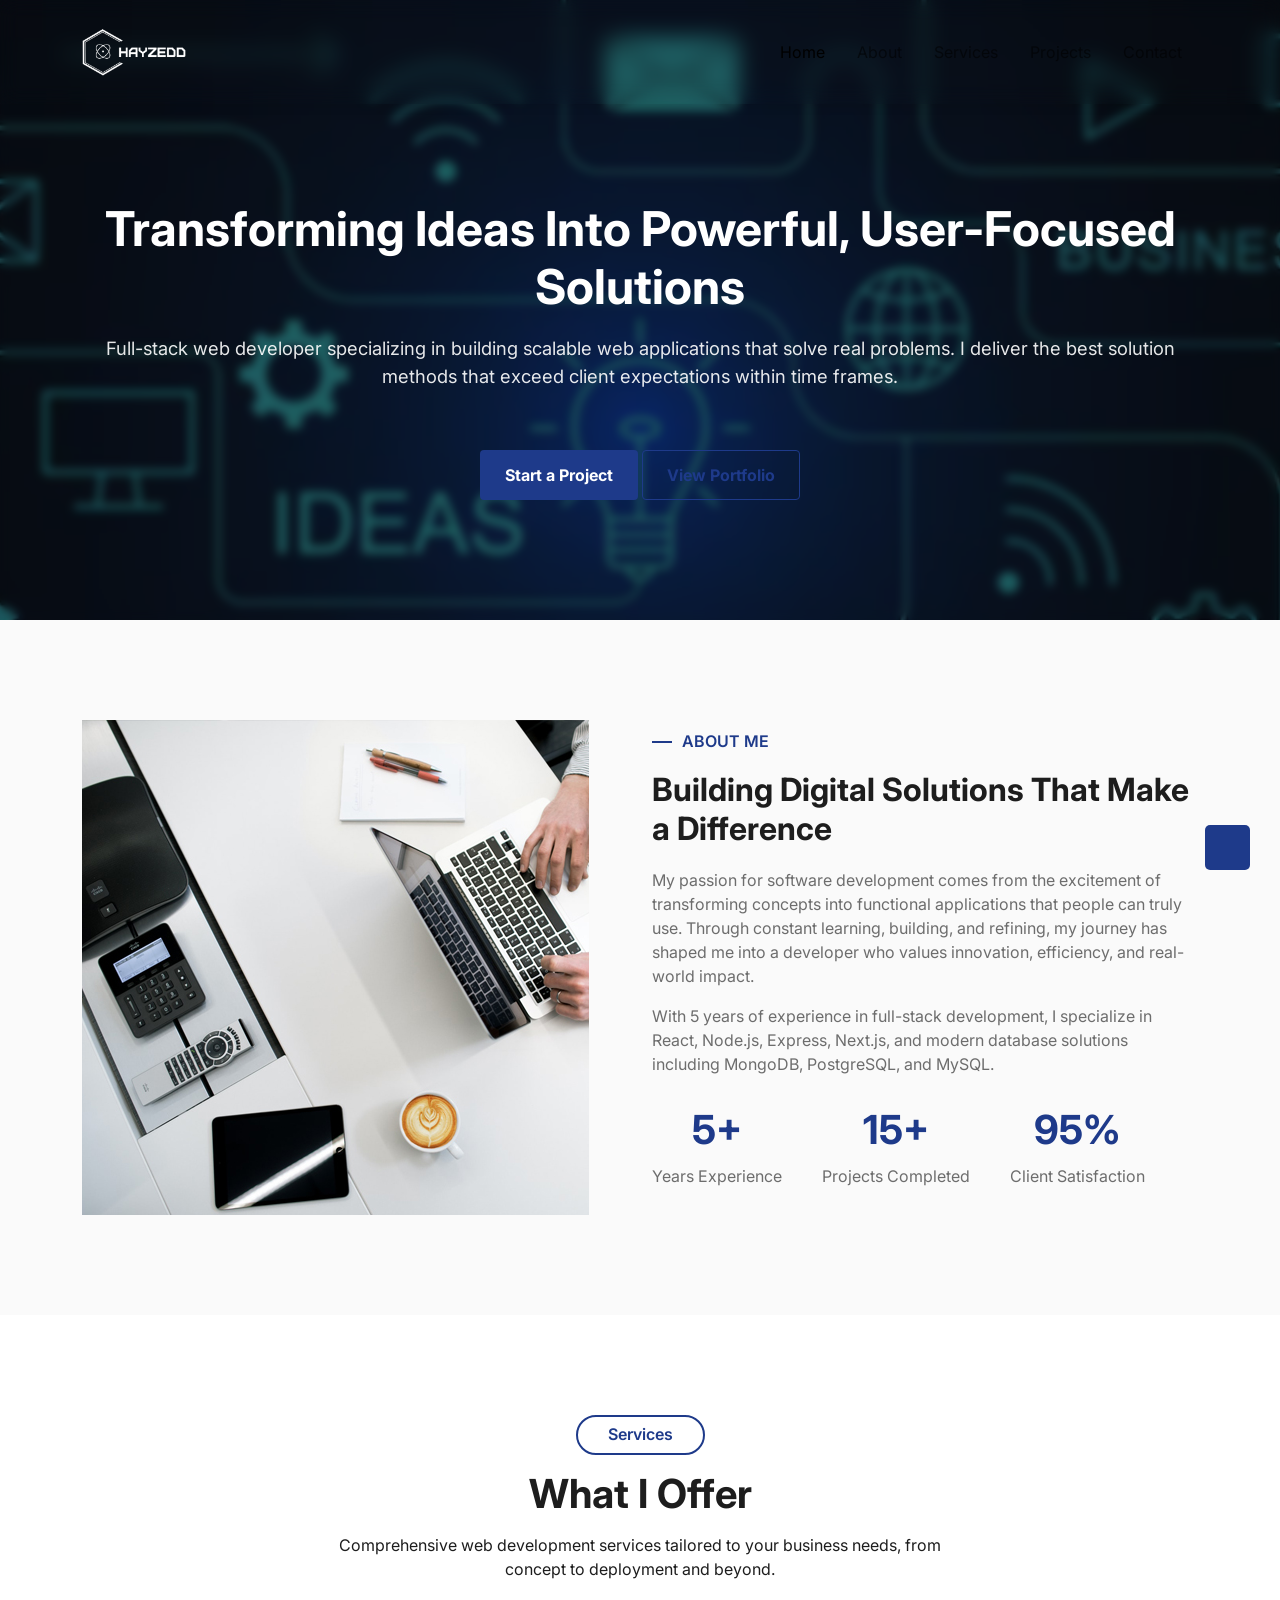
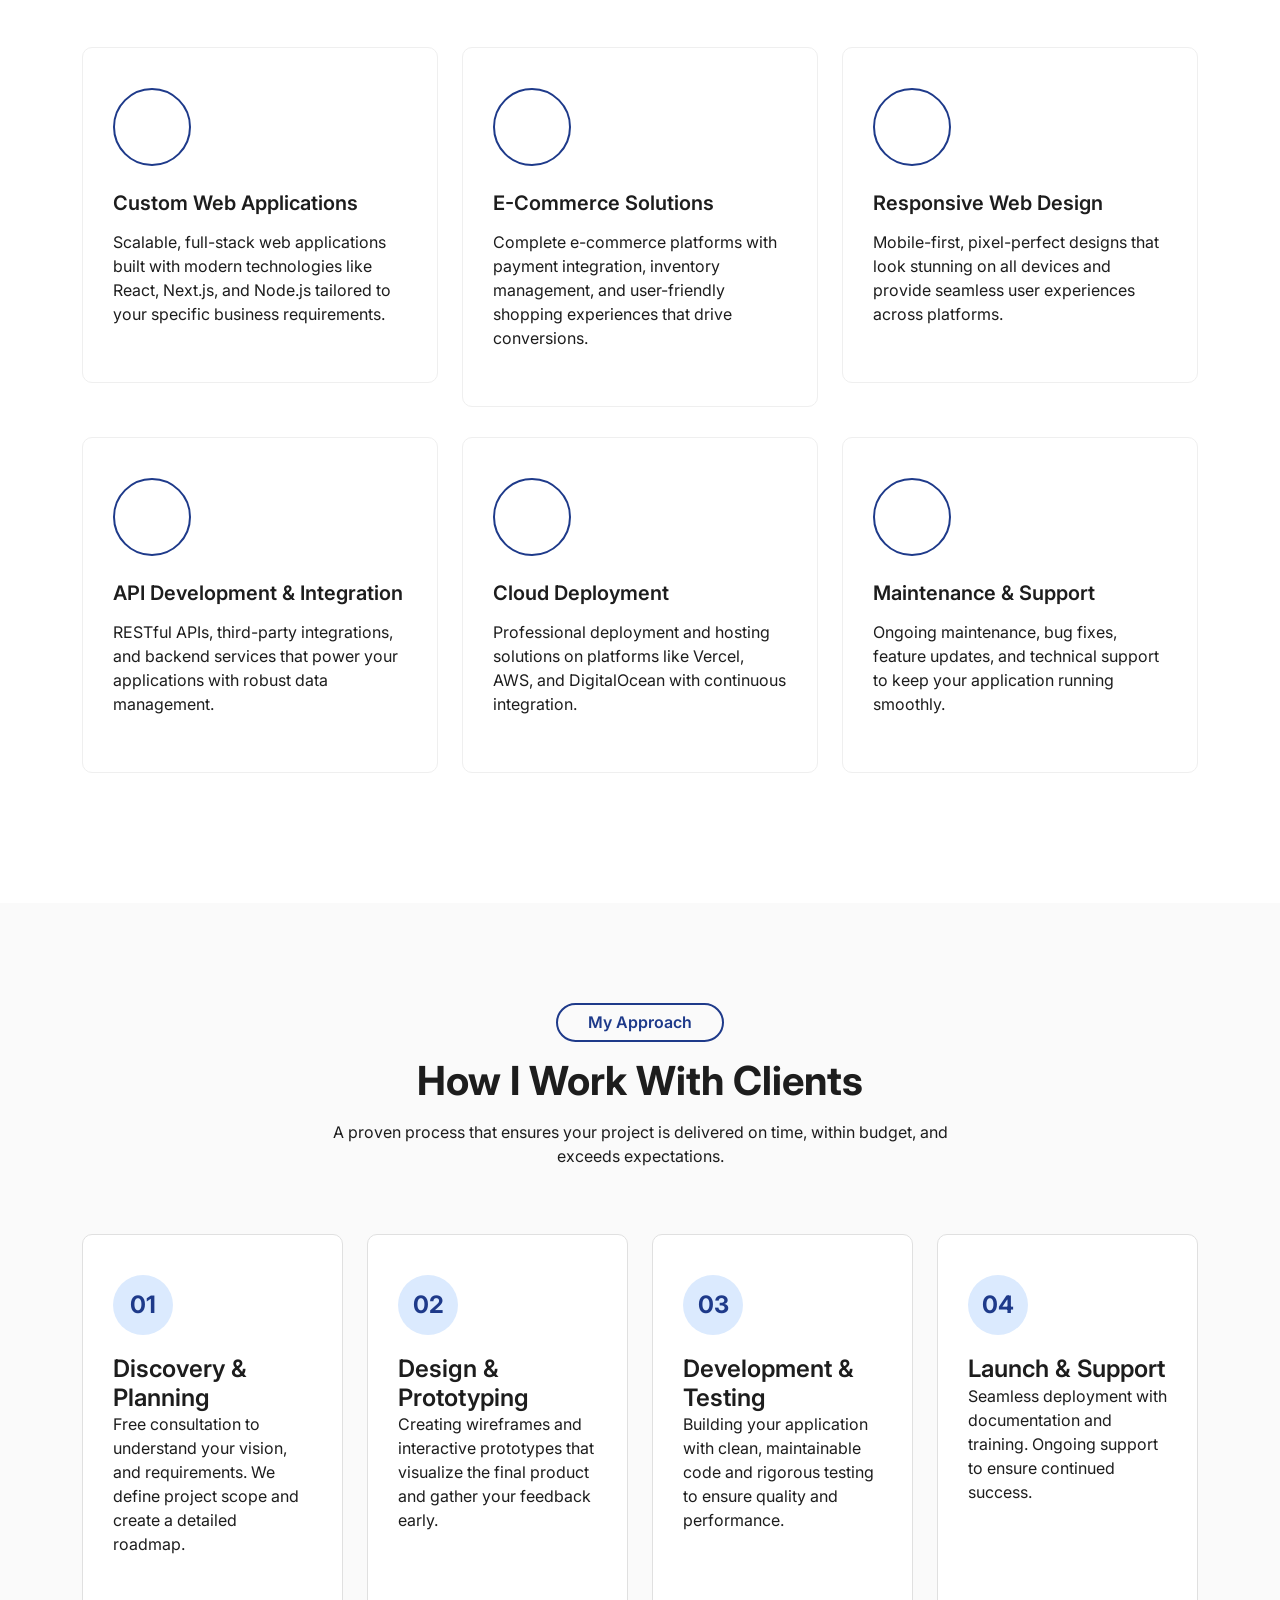
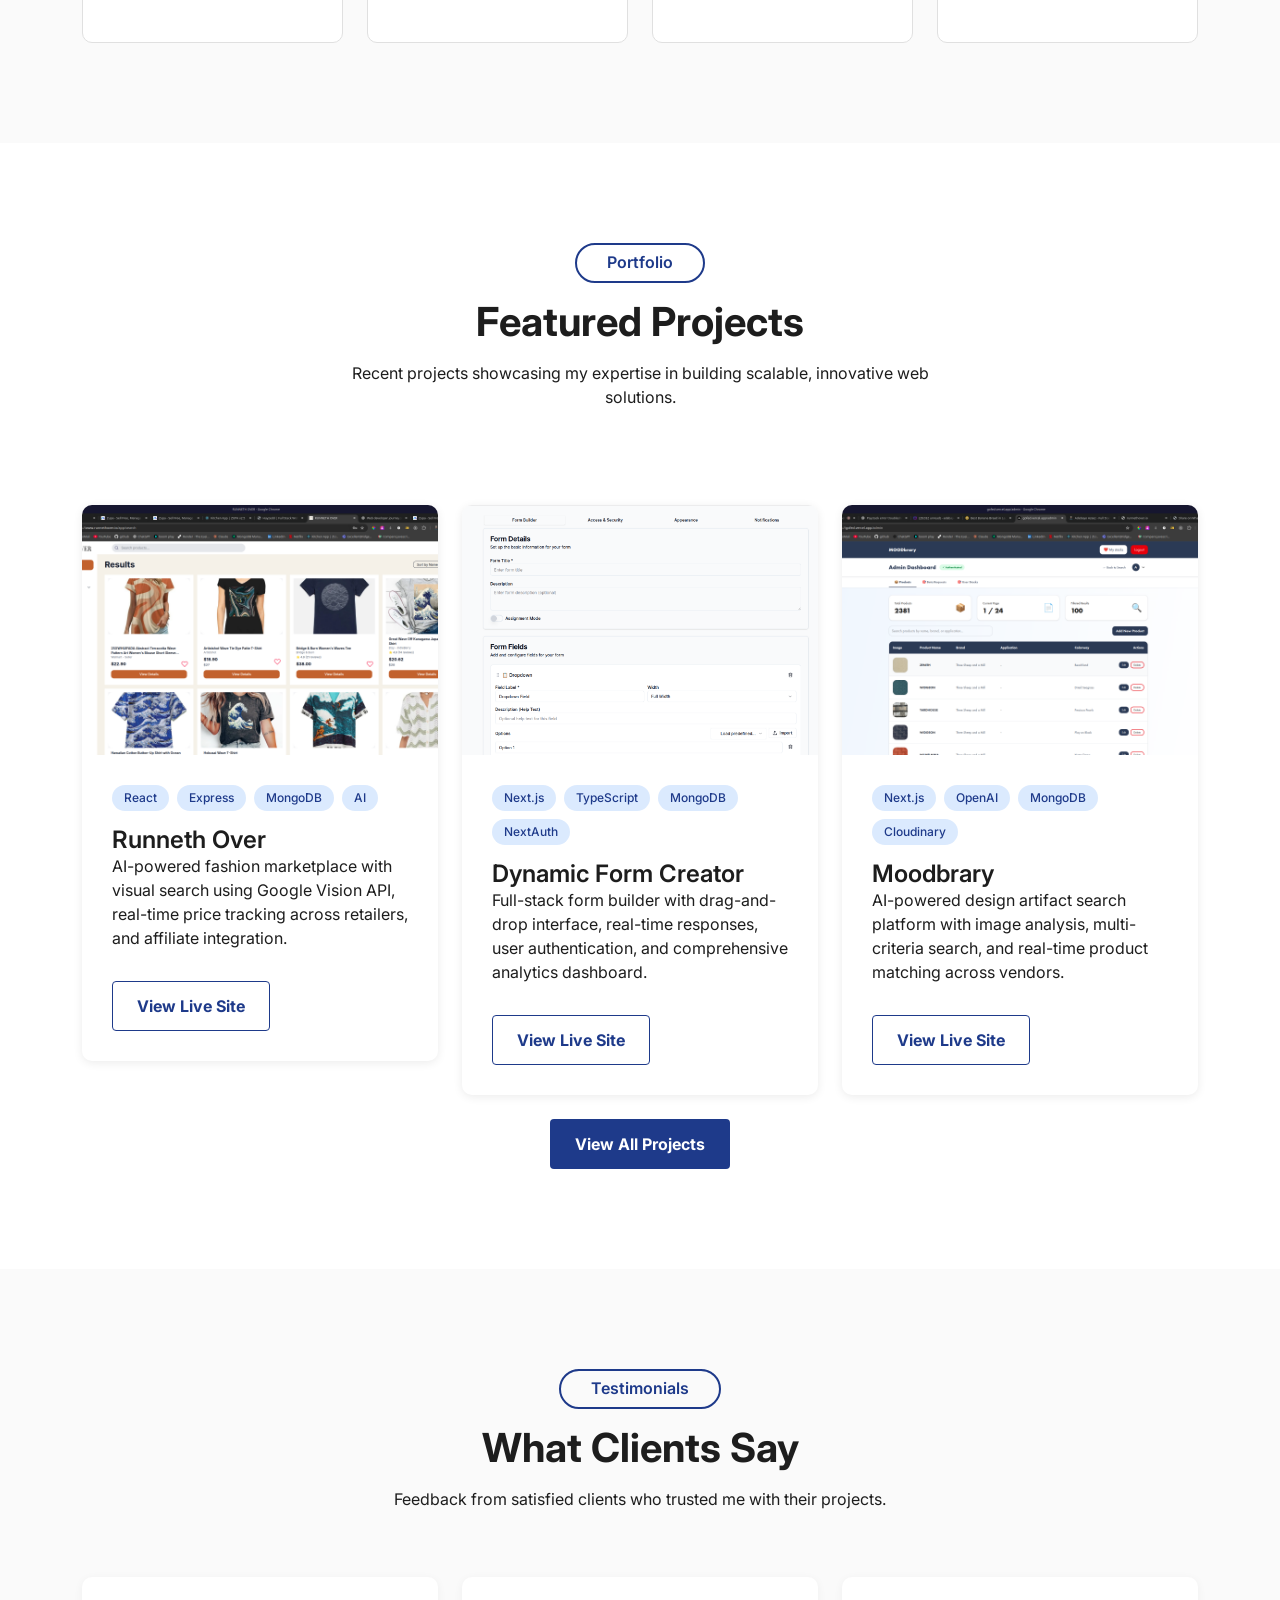
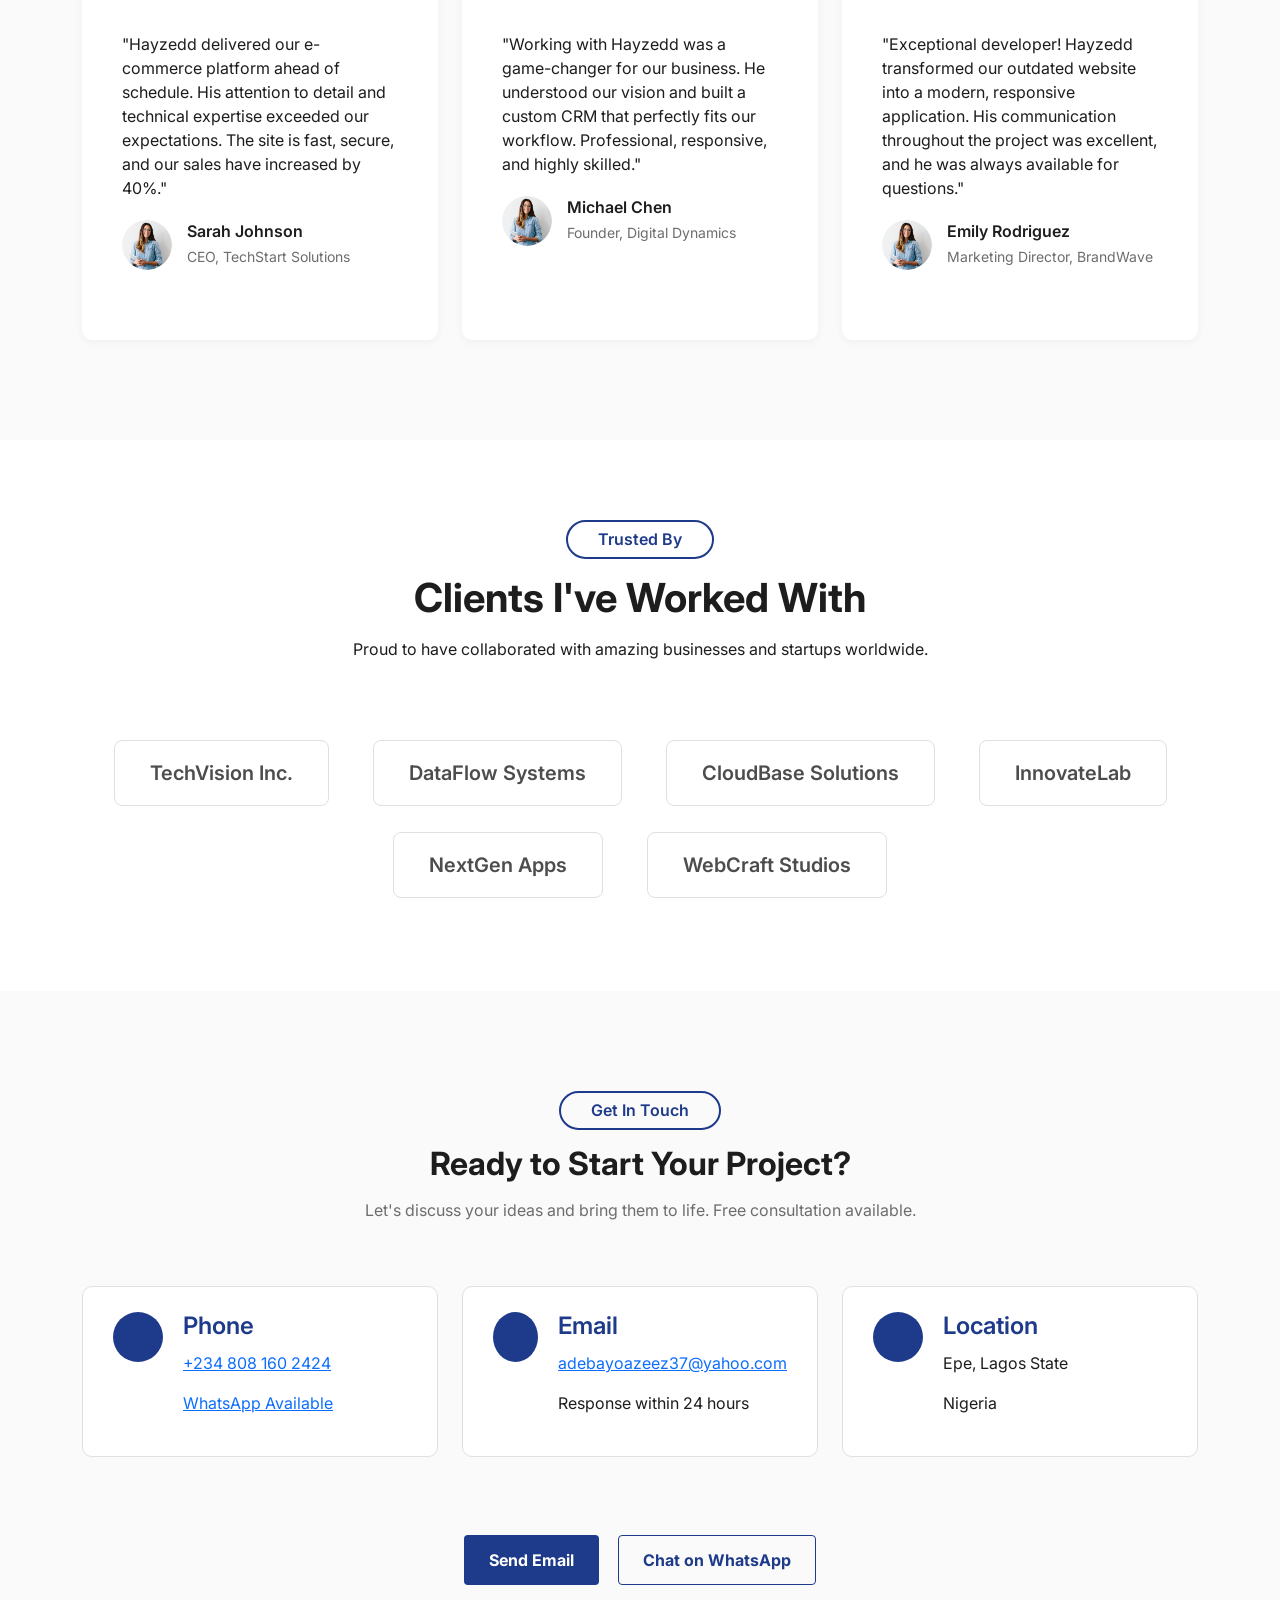
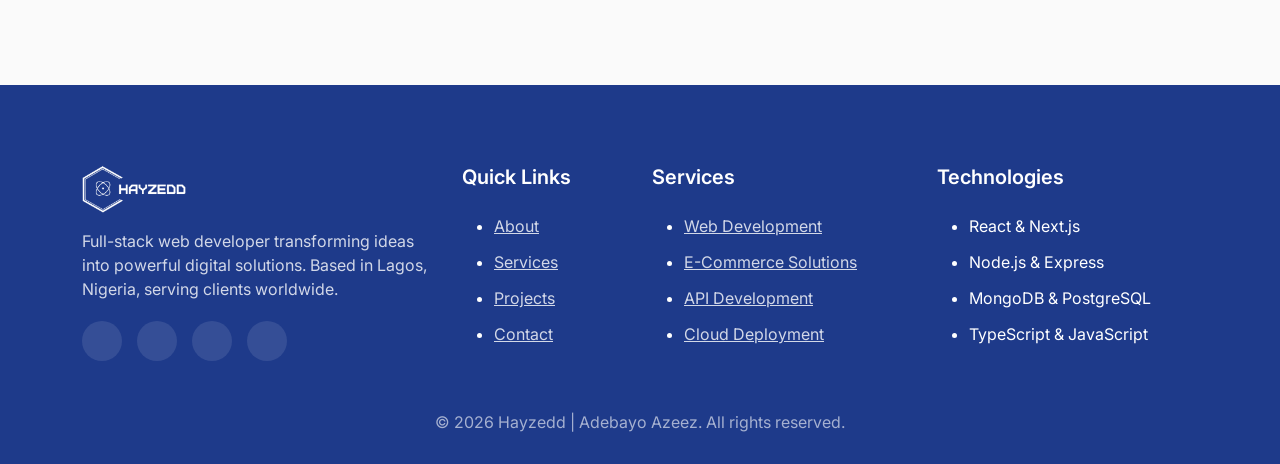
==== index.html @ 5afe8b09 "still in progress" ====
<!DOCTYPE html>
<html lang="en">
  <head>
    <meta charset="utf-8" />
    <meta http-equiv="x-ua-compatible" content="ie=edge" />
    <meta
      name="description"
      content="Hayzedd - Full Stack Web Developer specializing in React, Node.js, and scalable web applications. Building powerful solutions that exceed client expectations."
    />
    <meta
      name="viewport"
      content="width=device-width, initial-scale=1, shrink-to-fit=no"
    />
    <title>
      Hayzedd | Full Stack Web Developer - Transforming Ideas Into Reality
    </title>
    <link
      rel="stylesheet"
      href="https://cdnjs.cloudflare.com/ajax/libs/bootstrap/5.3.0/css/bootstrap.min.css"
    />
    <link rel="stylesheet" href="https://cdn.lineicons.com/4.0/lineicons.css" />
    <link rel="stylesheet" href="style.css" />
  </head>

  <body>
    <!-- Navbar -->
    <section class="navbar-area navbar-nine">
      <div class="container">
        <nav class="navbar navbar-expand-lg">
          <a class="navbar-brand" href="#hero-area"><img id="brand_logo" src="/assets/images/header/hayzedd_logo.png" alt="Hayzedd" height="48"></a>
          <button
            class="navbar-toggler"
            type="button"
            data-bs-toggle="collapse"
            data-bs-target="#navbarNav"
          >
            <span class="toggler-icon"></span>
            <span class="toggler-icon"></span>
            <span class="toggler-icon"></span>
          </button>
          <div class="collapse navbar-collapse" id="navbarNav">
            <ul class="navbar-nav ms-auto">
              <li class="nav-item">
                <a class="nav-link active" href="#hero-area">Home</a>
              </li>
              <li class="nav-item">
                <a class="nav-link" href="#about">About</a>
              </li>
              <li class="nav-item">
                <a class="nav-link" href="#services">Services</a>
              </li>
              <li class="nav-item">
                <a class="nav-link" href="#projects">Projects</a>
              </li>
              <li class="nav-item">
                <a class="nav-link" href="#contact">Contact</a>
              </li>
            </ul>
          </div>
        </nav>
      </div>
    </section>

    <!-- Hero Section -->
    <section id="hero-area" class="header-eight">
      <div class="container">
        <div class="row align-items-center">
          <div class="">
            <div class="header-content text-center">
              <h1>Transforming Ideas Into Powerful, User-Focused Solutions</h1>
              <p>
                Full-stack web developer specializing in building scalable web
                applications that solve real problems. I deliver the best
                solution methods that exceed client expectations within time
                frames.
              </p>
              <div class="button">
                <a href="#contact" class="btn primary-btn">Start a Project</a>
                <a
                  href="https://hayzedd-the-developer.vercel.app"
                  target="_blank"
                  class="btn primary-btn-outline"
                  >View Portfolio</a
                >
              </div>
            </div>
          </div>
          <!-- <div class="col-lg-5">
            <div class="header-image">
              <img
                src="assets/images/header/hero-image.jpg"
                alt="Hayzedd Developer"
              />
            </div>
          </div> -->
        </div>
      </div>
    </section>

    <!-- About Section -->
    <section id="about" class="about-five">
      <div class="container">
        <div class="row align-items-center">
          <div class="col-xl-6">
            <div class="about-image-five">
              <img
                src="assets/images/about/about-img1.jpg"
                alt="About Hayzedd"
              />
            </div>
          </div>
          <div class="col-xl-6">
            <div class="about-five-content">
              <h6 class="small-title">ABOUT ME</h6>
              <h2 class="main-title fw-bold">
                Building Digital Solutions That Make a Difference
              </h2>
              <p style="margin-top: 20px; color: var(--dark-3)">
                My passion for software development comes from the excitement of
                transforming concepts into functional applications that people
                can truly use. Through constant learning, building, and
                refining, my journey has shaped me into a developer who values
                innovation, efficiency, and real-world impact.
              </p>
              <p style="margin-top: 15px; color: var(--dark-3)">
                With 5 years of experience in full-stack development, I
                specialize in React, Node.js, Express, Next.js, and modern
                database solutions including MongoDB, PostgreSQL, and MySQL.
              </p>
              <div class="stats">
                <div class="stat-item">
                  <h3>5+</h3>
                  <p>Years Experience</p>
                </div>
                <div class="stat-item">
                  <h3>15+</h3>
                  <p>Projects Completed</p>
                </div>
                <div class="stat-item">
                  <h3>95%</h3>
                  <p>Client Satisfaction</p>
                </div>
              </div>
            </div>
          </div>
        </div>
      </div>
    </section>

    <!-- Services Section -->
    <section id="services" class="services-eight">
      <div class="section-title-five">
        <div class="container">
          <div class="row">
            <div class="col-12">
              <div class="content">
                <h6>Services</h6>
                <h2 class="fw-bold">What I Offer</h2>
                <p>
                  Comprehensive web development services tailored to your
                  business needs, from concept to deployment and beyond.
                </p>
              </div>
            </div>
          </div>
        </div>
      </div>
      <div class="container">
        <div class="row">
          <div class="col-lg-4 col-md-6">
            <div class="single-services">
              <div class="service-icon">
                <i class="lni lni-code-alt"></i>
              </div>
              <div class="service-content">
                <h4>Custom Web Applications</h4>
                <p>
                  Scalable, full-stack web applications built with modern
                  technologies like React, Next.js, and Node.js tailored to your
                  specific business requirements.
                </p>
              </div>
            </div>
          </div>
          <div class="col-lg-4 col-md-6">
            <div class="single-services">
              <div class="service-icon">
                <i class="lni lni-cart"></i>
              </div>
              <div class="service-content">
                <h4>E-Commerce Solutions</h4>
                <p>
                  Complete e-commerce platforms with payment integration,
                  inventory management, and user-friendly shopping experiences
                  that drive conversions.
                </p>
              </div>
            </div>
          </div>
          <div class="col-lg-4 col-md-6">
            <div class="single-services">
              <div class="service-icon">
                <i class="lni lni-mobile"></i>
              </div>
              <div class="service-content">
                <h4>Responsive Web Design</h4>
                <p>
                  Mobile-first, pixel-perfect designs that look stunning on all
                  devices and provide seamless user experiences across
                  platforms.
                </p>
              </div>
            </div>
          </div>
          <div class="col-lg-4 col-md-6">
            <div class="single-services">
              <div class="service-icon">
                <i class="lni lni-database"></i>
              </div>
              <div class="service-content">
                <h4>API Development & Integration</h4>
                <p>
                  RESTful APIs, third-party integrations, and backend services
                  that power your applications with robust data management.
                </p>
              </div>
            </div>
          </div>
          <div class="col-lg-4 col-md-6">
            <div class="single-services">
              <div class="service-icon">
                <i class="lni lni-cloud-upload"></i>
              </div>
              <div class="service-content">
                <h4>Cloud Deployment</h4>
                <p>
                  Professional deployment and hosting solutions on platforms
                  like Vercel, AWS, and DigitalOcean with continuous
                  integration.
                </p>
              </div>
            </div>
          </div>
          <div class="col-lg-4 col-md-6">
            <div class="single-services">
              <div class="service-icon">
                <i class="lni lni-cog"></i>
              </div>
              <div class="service-content">
                <h4>Maintenance & Support</h4>
                <p>
                  Ongoing maintenance, bug fixes, feature updates, and technical
                  support to keep your application running smoothly.
                </p>
              </div>
            </div>
          </div>
        </div>
      </div>
    </section>

    <!-- Project Approach Section -->
    <section class="process-section">
      <div class="section-title-five">
        <div class="container">
          <div class="row">
            <div class="col-12">
              <div class="content">
                <h6>My Approach</h6>
                <h2 class="fw-bold">How I Work With Clients</h2>
                <p>
                  A proven process that ensures your project is delivered on
                  time, within budget, and exceeds expectations.
                </p>
              </div>
            </div>
          </div>
        </div>
      </div>
      <div class="container">
        <div class="row">
          <div class="col-lg-3 col-md-6">
            <div class="process-card">
              <div class="process-number">01</div>
              <h4>Discovery & Planning</h4>
              <p>
                Free consultation to understand your vision, and
                requirements. We define project scope and create a detailed
                roadmap.
              </p>
            </div>
          </div>
          <div class="col-lg-3 col-md-6">
            <div class="process-card">
              <div class="process-number">02</div>
              <h4>Design & Prototyping</h4>
              <p>
                Creating wireframes and interactive prototypes that visualize
                the final product and gather your feedback early.
              </p>
            </div>
          </div>
          <div class="col-lg-3 col-md-6">
            <div class="process-card">
              <div class="process-number">03</div>
              <h4>Development & Testing</h4>
              <p>
                Building your application with clean, maintainable code and
                rigorous testing to ensure quality and performance.
              </p>
            </div>
          </div>
          <div class="col-lg-3 col-md-6">
            <div class="process-card">
              <div class="process-number">04</div>
              <h4>Launch & Support</h4>
              <p>
                Seamless deployment with documentation and training. Ongoing
                support to ensure continued success.
              </p>
            </div>
          </div>
        </div>
      </div>
    </section>

    <!-- Featured Projects -->
    <section id="projects" class="latest-news-area">
      <div class="section-title-five">
        <div class="container">
          <div class="row">
            <div class="col-12">
              <div class="content">
                <h6>Portfolio</h6>
                <h2 class="fw-bold">Featured Projects</h2>
                <p>
                  Recent projects showcasing my expertise in building scalable,
                  innovative web solutions.
                </p>
              </div>
            </div>
          </div>
        </div>
      </div>
      <div class="container">
        <div class="row">
          <div class="col-lg-4 col-md-6">
            <div class="single-news">
              <div class="image">
                <img src="/assets/projects/runneth1.png" alt="Runneth Over" />
              </div>
              <div class="content-body">
                <div class="tech-stack">
                  <span class="tech-badge">React</span>
                  <span class="tech-badge">Express</span>
                  <span class="tech-badge">MongoDB</span>
                  <span class="tech-badge">AI</span>
                </div>
                <h4 class="title">Runneth Over</h4>
                <p>
                  AI-powered fashion marketplace with visual search using Google
                  Vision API, real-time price tracking across retailers, and
                  affiliate integration.
                </p>
                <a
                  href="https://runnethover.io"
                  target="_blank"
                  class="btn primary-btn-outline btn-sm"
                  style="margin-top: 15px"
                  >View Live Site</a
                >
              </div>
            </div>
          </div>
          <div class="col-lg-4 col-md-6">
            <div class="single-news">
              <div class="image">
                <img
                  src="/assets/projects/formBuilder1.png"
                  alt="Dynamic Form Creator"
                />
              </div>
              <div class="content-body">
                <div class="tech-stack">
                  <span class="tech-badge">Next.js</span>
                  <span class="tech-badge">TypeScript</span>
                  <span class="tech-badge">MongoDB</span>
                  <span class="tech-badge">NextAuth</span>
                </div>
                <h4 class="title">Dynamic Form Creator</h4>
                <p>
                  Full-stack form builder with drag-and-drop interface,
                  real-time responses, user authentication, and comprehensive
                  analytics dashboard.
                </p>
                <a
                  href="https://advance-forms.vercel.app/"
                  target="_blank"
                  class="btn primary-btn-outline btn-sm"
                  style="margin-top: 15px"
                  >View Live Site</a
                >
              </div>
            </div>
          </div>
          <div class="col-lg-4 col-md-6">
            <div class="single-news">
              <div class="image">
                <img src="/assets/projects/moodbrary1.png" alt="Moodbrary" />
              </div>
              <div class="content-body">
                <div class="tech-stack">
                  <span class="tech-badge">Next.js</span>
                  <span class="tech-badge">OpenAI</span>
                  <span class="tech-badge">MongoDB</span>
                  <span class="tech-badge">Cloudinary</span>
                </div>
                <h4 class="title">Moodbrary</h4>
                <p>
                  AI-powered design artifact search platform with image
                  analysis, multi-criteria search, and real-time product
                  matching across vendors.
                </p>
                <a
                  href="https://gofed.vercel.app/"
                  target="_blank"
                  class="btn primary-btn-outline btn-sm"
                  style="margin-top: 15px"
                  >View Live Site</a
                >
              </div>
            </div>
          </div>
        </div>
        <div class="row mt-4">
          <div class="col-12 text-center">
            <a
              href="https://hayzedd-the-developer.vercel.app"
              target="_blank"
              class="btn primary-btn"
              >View All Projects</a
            >
          </div>
        </div>
      </div>
    </section>

    <!-- Testimonials Section -->
    <section class="testimonial-section">
      <div class="section-title-five">
        <div class="container">
          <div class="row">
            <div class="col-12">
              <div class="content">
                <h6>Testimonials</h6>
                <h2 class="fw-bold">What Clients Say</h2>
                <p>
                  Feedback from satisfied clients who trusted me with their
                  projects.
                </p>
              </div>
            </div>
          </div>
        </div>
      </div>
      <div class="container">
        <div class="row">
          <div class="col-lg-4 col-md-6">
            <div class="testimonial-card">
              <div class="testimonial-rating">
                <i class="lni lni-star-filled"></i>
                <i class="lni lni-star-filled"></i>
                <i class="lni lni-star-filled"></i>
                <i class="lni lni-star-filled"></i>
                <i class="lni lni-star-filled"></i>
              </div>
              <p>
                "Hayzedd delivered our e-commerce platform ahead of schedule.
                His attention to detail and technical expertise exceeded our
                expectations. The site is fast, secure, and our sales have
                increased by 40%."
              </p>
              <div class="testimonial-author">
                <img
                  src="assets/images/blog/b6.jpg"
                  alt="Client"
                  style="width: 50px; height: 50px; border-radius: 50%"
                />
                <div class="author-info">
                  <h5>Sarah Johnson</h5>
                  <p>CEO, TechStart Solutions</p>
                </div>
              </div>
            </div>
          </div>
          <div class="col-lg-4 col-md-6">
            <div class="testimonial-card">
              <div class="testimonial-rating">
                <i class="lni lni-star-filled"></i>
                <i class="lni lni-star-filled"></i>
                <i class="lni lni-star-filled"></i>
                <i class="lni lni-star-filled"></i>
                <i class="lni lni-star-filled"></i>
              </div>
              <p>
                "Working with Hayzedd was a game-changer for our business. He
                understood our vision and built a custom CRM that perfectly fits
                our workflow. Professional, responsive, and highly skilled."
              </p>
              <div class="testimonial-author">
                <img
                  src="assets/images/blog/b6.jpg"
                  alt="Client"
                  style="width: 50px; height: 50px; border-radius: 50%"
                />
                <div class="author-info">
                  <h5>Michael Chen</h5>
                  <p>Founder, Digital Dynamics</p>
                </div>
              </div>
            </div>
          </div>
          <div class="col-lg-4 col-md-6">
            <div class="testimonial-card">
              <div class="testimonial-rating">
                <i class="lni lni-star-filled"></i>
                <i class="lni lni-star-filled"></i>
                <i class="lni lni-star-filled"></i>
                <i class="lni lni-star-filled"></i>
                <i class="lni lni-star-filled"></i>
              </div>
              <p>
                "Exceptional developer! Hayzedd transformed our outdated website
                into a modern, responsive application. His communication
                throughout the project was excellent, and he was always
                available for questions."
              </p>
              <div class="testimonial-author">
                <img
                  src="assets/images/blog/b6.jpg"
                  alt="Client"
                  style="width: 50px; height: 50px; border-radius: 50%"
                />
                <div class="author-info">
                  <h5>Emily Rodriguez</h5>
                  <p>Marketing Director, BrandWave</p>
                </div>
              </div>
            </div>
          </div>
        </div>
      </div>
    </section>

    <!-- Clients/Brands -->
    <section class="brand-area">
      <div class="section-title-five">
        <div class="container">
          <div class="row">
            <div class="col-12">
              <div class="content">
                <h6>Trusted By</h6>
                <h2 class="fw-bold">Clients I've Worked With</h2>
                <p>
                  Proud to have collaborated with amazing businesses and
                  startups worldwide.
                </p>
              </div>
            </div>
          </div>
        </div>
      </div>
      <div class="container">
        <div class="row">
          <div class="col-12 text-center">
            <div class="clients-logos">
              <div class="single-image">
                <h5 style="margin: 0; color: var(--dark-2)">TechVision Inc.</h5>
              </div>
              <div class="single-image">
                <h5 style="margin: 0; color: var(--dark-2)">
                  DataFlow Systems
                </h5>
              </div>
              <div class="single-image">
                <h5 style="margin: 0; color: var(--dark-2)">
                  CloudBase Solutions
                </h5>
              </div>
              <div class="single-image">
                <h5 style="margin: 0; color: var(--dark-2)">InnovateLab</h5>
              </div>
              <div class="single-image">
                <h5 style="margin: 0; color: var(--dark-2)">NextGen Apps</h5>
              </div>
              <div class="single-image">
                <h5 style="margin: 0; color: var(--dark-2)">
                  WebCraft Studios
                </h5>
              </div>
            </div>
          </div>
        </div>
      </div>
    </section>

    <!-- Contact Section -->
    <section id="contact" class="contact-section">
      <div class="container">
        <div class="row mb-5">
          <div class="col-12 text-center">
            <h6
              style="
                font-weight: 600;
                color: var(--primary);
                border: 2px solid var(--primary);
                border-radius: 30px;
                padding: 8px 30px;
                display: inline-block;
                margin-bottom: 15px;
              "
            >
              Get In Touch
            </h6>
            <h2 class="fw-bold">Ready to Start Your Project?</h2>
            <p style="color: var(--dark-3); margin-top: 15px">
              Let's discuss your ideas and bring them to life. Free consultation
              available.
            </p>
          </div>
        </div>
        <div class="row">
          <div class="col-lg-4 col-md-6">
            <div class="contact-item">
              <div class="contact-icon">
                <i class="lni lni-phone"></i>
              </div>
              <div class="contact-content">
                <h4>Phone</h4>
                <p><a href="tel:+2348081602424">+234 808 160 2424</a></p>
                <p>
                  <a href="https://wa.me/+2348081602424" target="_blank"
                    >WhatsApp Available</a
                  >
                </p>
              </div>
            </div>
          </div>
          <div class="col-lg-4 col-md-6">
            <div class="contact-item">
              <div class="contact-icon">
                <i class="lni lni-envelope"></i>
              </div>
              <div class="contact-content">
                <h4>Email</h4>
                <p>
                  <a href="mailto:adebayoazeez37@yahoo.com"
                    >adebayoazeez37@yahoo.com</a
                  >
                </p>
                <p>Response within 24 hours</p>
              </div>
            </div>
          </div>
          <div class="col-lg-4 col-md-6">
            <div class="contact-item">
              <div class="contact-icon">
                <i class="lni lni-map-marker"></i>
              </div>
              <div class="contact-content">
                <h4>Location</h4>
                <p>Epe, Lagos State</p>
                <p>Nigeria</p>
              </div>
            </div>
          </div>
        </div>
        <div class="row mt-5">
          <div class="col-12 text-center">
            <a
              href="mailto:adebayoazeez37@yahoo.com"
              class="btn primary-btn"
              style="margin-right: 15px"
              >Send Email</a
            >
            <a
              href="https://wa.me/+2348081602424"
              target="_blank"
              class="btn primary-btn-outline"
              >Chat on WhatsApp</a
            >
          </div>
        </div>
      </div>
    </section>

    <!-- Footer -->
    <footer class="footer-eleven">
      <div class="container">
        <div class="row">
          <div class="col-lg-4 col-md-6">
            <div class="footer-widget">
              <a class="navbar-brand" href="#hero-area"><img id="brand_logo" src="/assets/images/header/hayzedd_logo.png" alt="Hayzedd" height="48"></a>
              <p>
                Full-stack web developer transforming ideas into powerful
                digital solutions. Based in Lagos, Nigeria, serving clients
                worldwide.
              </p>
              <div class="social-links">
                <a
                  href="https://www.linkedin.com/in/azeez-adebayo-ola"
                  target="_blank"
                  ><i class="lni lni-linkedin-original"></i
                ></a>
                <a href="https://github.com/hayzedd-a" target="_blank"
                  ><i class="lni lni-github-original"></i
                ></a>
                <a href="https://wa.me/+2348081602424" target="_blank"
                  ><i class="lni lni-whatsapp"></i
                ></a>
                <a href="mailto:adebayoazeez37@yahoo.com"
                  ><i class="lni lni-envelope"></i
                ></a>
              </div>
            </div>
          </div>
          <div class="col-lg-2 col-md-6">
            <div class="footer-widget">
              <h5>Quick Links</h5>
              <ul class="f-link">
                <li><a href="#about">About</a></li>
                <li><a href="#services">Services</a></li>
                <li><a href="#projects">Projects</a></li>
                <li><a href="#contact">Contact</a></li>
              </ul>
            </div>
          </div>
          <div class="col-lg-3 col-md-6">
            <div class="footer-widget">
              <h5>Services</h5>
              <ul class="f-link">
                <li><a href="#services">Web Development</a></li>
                <li><a href="#services">E-Commerce Solutions</a></li>
                <li><a href="#services">API Development</a></li>
                <li><a href="#services">Cloud Deployment</a></li>
              </ul>
            </div>
          </div>
          <div class="col-lg-3 col-md-6">
            <div class="footer-widget">
              <h5>Technologies</h5>
              <ul class="f-link">
                <li>React & Next.js</li>
                <li>Node.js & Express</li>
                <li>MongoDB & PostgreSQL</li>
                <li>TypeScript & JavaScript</li>
              </ul>
            </div>
          </div>
        </div>
        <div class="row mt-5">
          <div class="col-12 text-center">
            <p style="color: rgba(255, 255, 255, 0.6); margin: 0">
              &copy; <span id="currentYear"></span> Hayzedd | Adebayo Azeez. All
              rights reserved.
            </p>
          </div>
        </div>
      </div>
    </footer>

    <!-- Scroll to Top -->
    <a href="#hero-area" class="scroll-top">
      <i class="lni lni-chevron-up"></i>
    </a>

    <script src="https://cdnjs.cloudflare.com/ajax/libs/bootstrap/5.3.0/js/bootstrap.bundle.min.js"></script>
    <script>
      // Smooth scrolling
      document.querySelectorAll('a[href^="#"]').forEach((anchor) => {
        anchor.addEventListener("click", function (e) {
          e.preventDefault();
          const target = document.querySelector(this.getAttribute("href"));
          if (target) {
            target.scrollIntoView({ behavior: "smooth", block: "start" });
          }
        });
      });

      // Navbar scroll effect
      window.addEventListener("scroll", function () {
        const navbar = document.querySelector(".navbar-area");
        if (window.scrollY > 50) {
          navbar.style.boxShadow = "0 4px 20px rgba(0,0,0,0.1)";
        } else {
          navbar.style.boxShadow = "0 2px 10px rgba(0,0,0,0.1)";
        }
      });

      // Active nav link on scroll
      window.addEventListener("scroll", function () {
        const sections = document.querySelectorAll("section[id]");
        const navLinks = document.querySelectorAll(".navbar-nav .nav-link");

        let current = "";
        sections.forEach((section) => {
          const sectionTop = section.offsetTop;
          const sectionHeight = section.clientHeight;
          if (scrollY >= sectionTop - 200) {
            current = section.getAttribute("id");
          }
        });

        navLinks.forEach((link) => {
          link.classList.remove("active");
          if (link.getAttribute("href").slice(1) === current) {
            link.classList.add("active");
          }
        });
      });
      window.onload = () => {
        document
          .getElementById("currentYear")
          .innerText = new Date().getFullYear()
      };
    </script>
  </body>
</html>
---- style.css ----
@import url("https://fonts.googleapis.com/css2?family=Inter:wght@200;300;400;500;600;700;800;900&display=swap");

:root {
  --primary: #1e3a8a;
  --primary-dark: #1e40af;
  --primary-light: #dbeafe;
  --accent: #3b82f6;
  --accent-dark: #2563eb;
  --white: #ffffff;
  --black: #1d1d1d;
  --dark-1: #2d2d2d;
  --dark-2: #4d4d4d;
  --dark-3: #6d6d6d;
  --gray-4: #e0e0e0;
  --light-1: #efefef;
  --light-2: #f5f5f5;
  --light-3: #fafafa;
}

body {
  font-family: "Inter", sans-serif;
  color: var(--black);
  font-size: 16px;
}

h1,
h2,
h3,
h4,
h5,
h6 {
  font-weight: 600;
  color: var(--black);
  margin: 0;
}

.btn {
  font-weight: bold;
  font-size: 16px;
  padding: 12px 24px;
  border-radius: 4px;
  border: 1px solid transparent;
  transition: all 0.3s ease;
}

img {
  width: fit-content;
}

.primary-btn {
  background: var(--primary);
  color: var(--white);
}

.primary-btn:hover {
  background: var(--primary-dark);
  color: var(--white);
  transform: translateY(-2px);
  box-shadow: 0 4px 12px rgba(30, 58, 138, 0.3);
}

.primary-btn-outline {
  border-color: var(--primary);
  color: var(--primary);
  background: transparent;
}

.primary-btn-outline:hover {
  background: var(--primary);
  color: var(--white);
}

.navbar-area.navbar-nine {
  /* background: var(--primary); */
  padding: 15px 0;
  position: fixed;
  left: 0;
  top: 0;
  width: 100%;
  z-index: 999;
  box-shadow: 0 2px 10px rgba(0, 0, 0, 0.1);
  backdrop-filter: blur(10px);
}

.navbar-area.navbar-nine .navbar-brand {
  font-size: 24px;
  font-weight: 700;
  /* color: var(--white); */
}

.navbar-area.navbar-nine .navbar-nav .nav-item a {
  /* color: var(--white); */
  padding: 10px 16px;
  opacity: 0.85;
  transition: all 0.3s ease;
}

.navbar-area.navbar-nine .navbar-nav .nav-item a:hover,
.navbar-area.navbar-nine .navbar-nav .nav-item a.active {
  opacity: 1;
}

.navbar-toggler .toggler-icon {
  width: 30px;
  height: 2px;
  background-color: var(--white);
  margin: 5px 0;
  display: block;
  transition: all 0.3s ease;
}

.header-eight {
  padding: 180px 0 100px 0;
  background-color: var(--primary-dark) 100%;
  /* linear-gradient(
    135deg,
    var(--primary) 0%,
  ); */
  background-image: url("assets/images/header/business-innovation.avif");
  background-attachment: fixed;
  background-size: cover;
  background-position: center;
  position: relative;
  overflow: hidden;
}

#hero-area .container {
  /* background: #1d1d1d43; */
}

.header-eight::before {
  content: "";
  position: absolute;
  inset: 0;
  background: linear-gradient(rgba(0, 0, 0, 0.6), rgba(0, 0, 0, 0.6));
  backdrop-filter: blur(5px);
  z-index: 1;
}

.header-content {
  position: relative;
  z-index: 2;
  height: 100%;
  display: flex;
  flex-direction: column;
  justify-content: center;
  align-items: center;
  text-align: center;
  color: white;
  padding: 20px;
}

.header-content h1 {
  font-weight: 700;
  color: var(--white);
  font-size: 3rem;
  line-height: 1.2;
  margin-bottom: 20px;
}

.header-content p {
  color: var(--white);
  opacity: 0.9;
  font-size: 1.15rem;
  margin-bottom: 30px;
}

.header-content .button {
  margin-top: 30px;
}

#brand_logo {
  filter: brightness(0) invert(1);
}

.section-title-five {
  text-align: center;
  max-width: 650px;
  margin: auto;
  margin-bottom: 50px;
}

.section-title-five h6 {
  font-weight: 600;
  color: var(--primary);
  border: 2px solid var(--primary);
  border-radius: 30px;
  padding: 8px 30px;
  display: inline-block;
  margin-bottom: 15px;
}

.section-title-five h2 {
  font-size: 2.5rem;
  margin-bottom: 15px;
}

.about-five {
  background-color: var(--light-3);
  padding: 100px 0;
}

.about-five-content .small-title {
  color: var(--primary);
  font-weight: 600;
  position: relative;
  padding-left: 30px;
}

.about-five-content .small-title::before {
  position: absolute;
  content: "";
  left: 0;
  top: 50%;
  background-color: var(--primary);
  height: 2px;
  width: 20px;
  margin-top: -1px;
}

.about-five-content .main-title {
  margin-top: 20px;
  font-size: 2rem;
}

.about-five-content .stats {
  display: flex;
  gap: 40px;
  margin-top: 30px;
}

.stat-item {
  text-align: center;
}

.stat-item h3 {
  color: var(--primary);
  font-size: 2.5rem;
  font-weight: 700;
}

.stat-item p {
  color: var(--dark-3);
  margin-top: 10px;
}

.services-eight {
  padding: 100px 0;
}

.single-services {
  padding: 40px 30px;
  border: 1px solid var(--light-1);
  border-radius: 10px;
  margin-bottom: 30px;
  transition: all 0.3s ease;
}

.single-services:hover {
  box-shadow: 0 10px 30px rgba(30, 58, 138, 0.15);
  transform: translateY(-5px);
}

.single-services:hover .service-icon {
  background: var(--primary);
  color: var(--white);
  border-color: var(--primary);
}

.service-icon {
  width: 78px;
  height: 78px;
  border-radius: 50%;
  margin-bottom: 25px;
  border: 2px solid var(--primary);
  display: flex;
  align-items: center;
  justify-content: center;
  color: var(--primary);
  font-size: 40px;
  transition: all 0.3s ease;
}

.service-content h4 {
  font-size: 20px;
  margin-bottom: 15px;
}

.process-section {
  padding: 100px 0;
  background: var(--light-3);
}

.process-card {
  background: var(--white);
  padding: 40px 30px;
  border-radius: 10px;
  border: 1px solid var(--gray-4);
  margin-bottom: 30px;
  transition: all 0.3s ease;
  height: 100%;
}

.process-card:hover {
  box-shadow: 0 10px 30px rgba(30, 58, 138, 0.1);
}

.process-number {
  width: 60px;
  height: 60px;
  background: var(--primary-light);
  color: var(--primary);
  border-radius: 50%;
  display: flex;
  align-items: center;
  justify-content: center;
  font-size: 24px;
  font-weight: 700;
  margin-bottom: 20px;
}

.latest-news-area {
  padding: 100px 0;
}

.single-news {
  margin-top: 30px;
  border-radius: 10px;
  overflow: hidden;
  box-shadow: 0 2px 10px rgba(0, 0, 0, 0.08);
  transition: all 0.3s ease;
}

.single-news:hover {
  box-shadow: 0 10px 30px rgba(30, 58, 138, 0.15);
  transform: translateY(-5px);
}

.single-news .image {
  position: relative;
  overflow: hidden;
  height: 250px;
}

.single-news .image img {
  width: 100%;
  height: 100%;
  object-fit: cover;
  transition: all 0.4s ease;
}

.single-news:hover .image img {
  transform: scale(1.1);
}

.single-news .content-body {
  padding: 30px;
}

.single-news .tech-stack {
  display: flex;
  flex-wrap: wrap;
  gap: 8px;
  margin-bottom: 15px;
}

.tech-badge {
  background: var(--primary-light);
  color: var(--primary);
  padding: 4px 12px;
  border-radius: 20px;
  font-size: 12px;
  font-weight: 500;
}

.testimonial-section {
  padding: 100px 0;
  background: var(--light-3);
}

.testimonial-card {
  background: var(--white);
  padding: 40px;
  height: 100%;
  border-radius: 10px;
  margin-bottom: 30px;
  box-shadow: 0 2px 10px rgba(0, 0, 0, 0.05);
}

.testimonial-rating {
  color: #fbbf24;
  margin-bottom: 15px;
}

.testimonial-author {
  display: flex;
  align-items: center;
  margin-top: 20px;
}

.author-info {
  margin-left: 15px;
}

.author-info h5 {
  font-size: 16px;
  margin-bottom: 5px;
}

.author-info p {
  color: var(--dark-3);
  font-size: 14px;
  margin: 0;
}

.brand-area {
  padding: 80px 0;
}

.clients-logos .single-image {
  display: inline-block;
  margin: 13px 20px;
  background: var(--white);
  padding: 20px 35px;
  border-radius: 8px;
  border: 1px solid var(--gray-4);
  transition: all 0.3s ease;
}

.clients-logos .single-image:hover {
  box-shadow: 0 5px 20px rgba(0, 0, 0, 0.1);
  transform: translateY(-5px);
}

.contact-section {
  padding: 100px 0;
  background: var(--light-3);
}

.contact-item {
  display: flex;
  border: 1px solid var(--gray-4);
  border-radius: 10px;
  background: var(--white);
  margin-bottom: 30px;
  padding: 25px 30px;
  transition: all 0.3s ease;
}

.contact-item:hover {
  box-shadow: 0 5px 20px rgba(30, 58, 138, 0.1);
}

.contact-icon {
  width: 50px;
  height: 50px;
  border-radius: 50%;
  background: var(--primary);
  color: var(--white);
  display: flex;
  align-items: center;
  justify-content: center;
  font-size: 22px;
}

.contact-content {
  margin-left: 20px;
}

.contact-content h4 {
  color: var(--primary);
  margin-bottom: 10px;
}

.footer-eleven {
  padding: 80px 0 30px;
  background: var(--primary);
  color: var(--white);
}

.footer-eleven h5 {
  color: var(--white);
  margin-bottom: 25px;
}

.footer-eleven p,
.footer-eleven a {
  color: rgba(255, 255, 255, 0.8);
}

.footer-eleven a:hover {
  color: var(--white);
}

.footer-eleven .f-link li {
  margin-bottom: 12px;
}

.footer-widget img {
  margin-bottom: 1em;
}

.social-links {
  display: flex;
  gap: 15px;
  margin-top: 20px;
}

.social-links a {
  width: 40px;
  height: 40px;
  border-radius: 50%;
  background: rgba(255, 255, 255, 0.1);
  display: flex;
  align-items: center;
  justify-content: center;
  transition: all 0.3s ease;
}

.social-links a:hover {
  background: var(--white);
  color: var(--primary);
}

.scroll-top {
  position: fixed;
  bottom: 30px;
  right: 30px;
  width: 45px;
  height: 45px;
  background: var(--primary);
  color: var(--white);
  border-radius: 5px;
  display: flex;
  align-items: center;
  justify-content: center;
  cursor: pointer;
  z-index: 999;
  transition: all 0.3s ease;
}

.scroll-top:hover {
  background: var(--primary-dark);
  transform: translateY(-5px);
}

@media (max-width: 991px) {
  .header-content h1 {
    font-size: 2rem;
  }
  .navbar-area.navbar-nine .navbar-collapse {
    background: var(--primary);
    padding: 20px;
    margin-top: 15px;
    border-radius: 5px;
  }
}
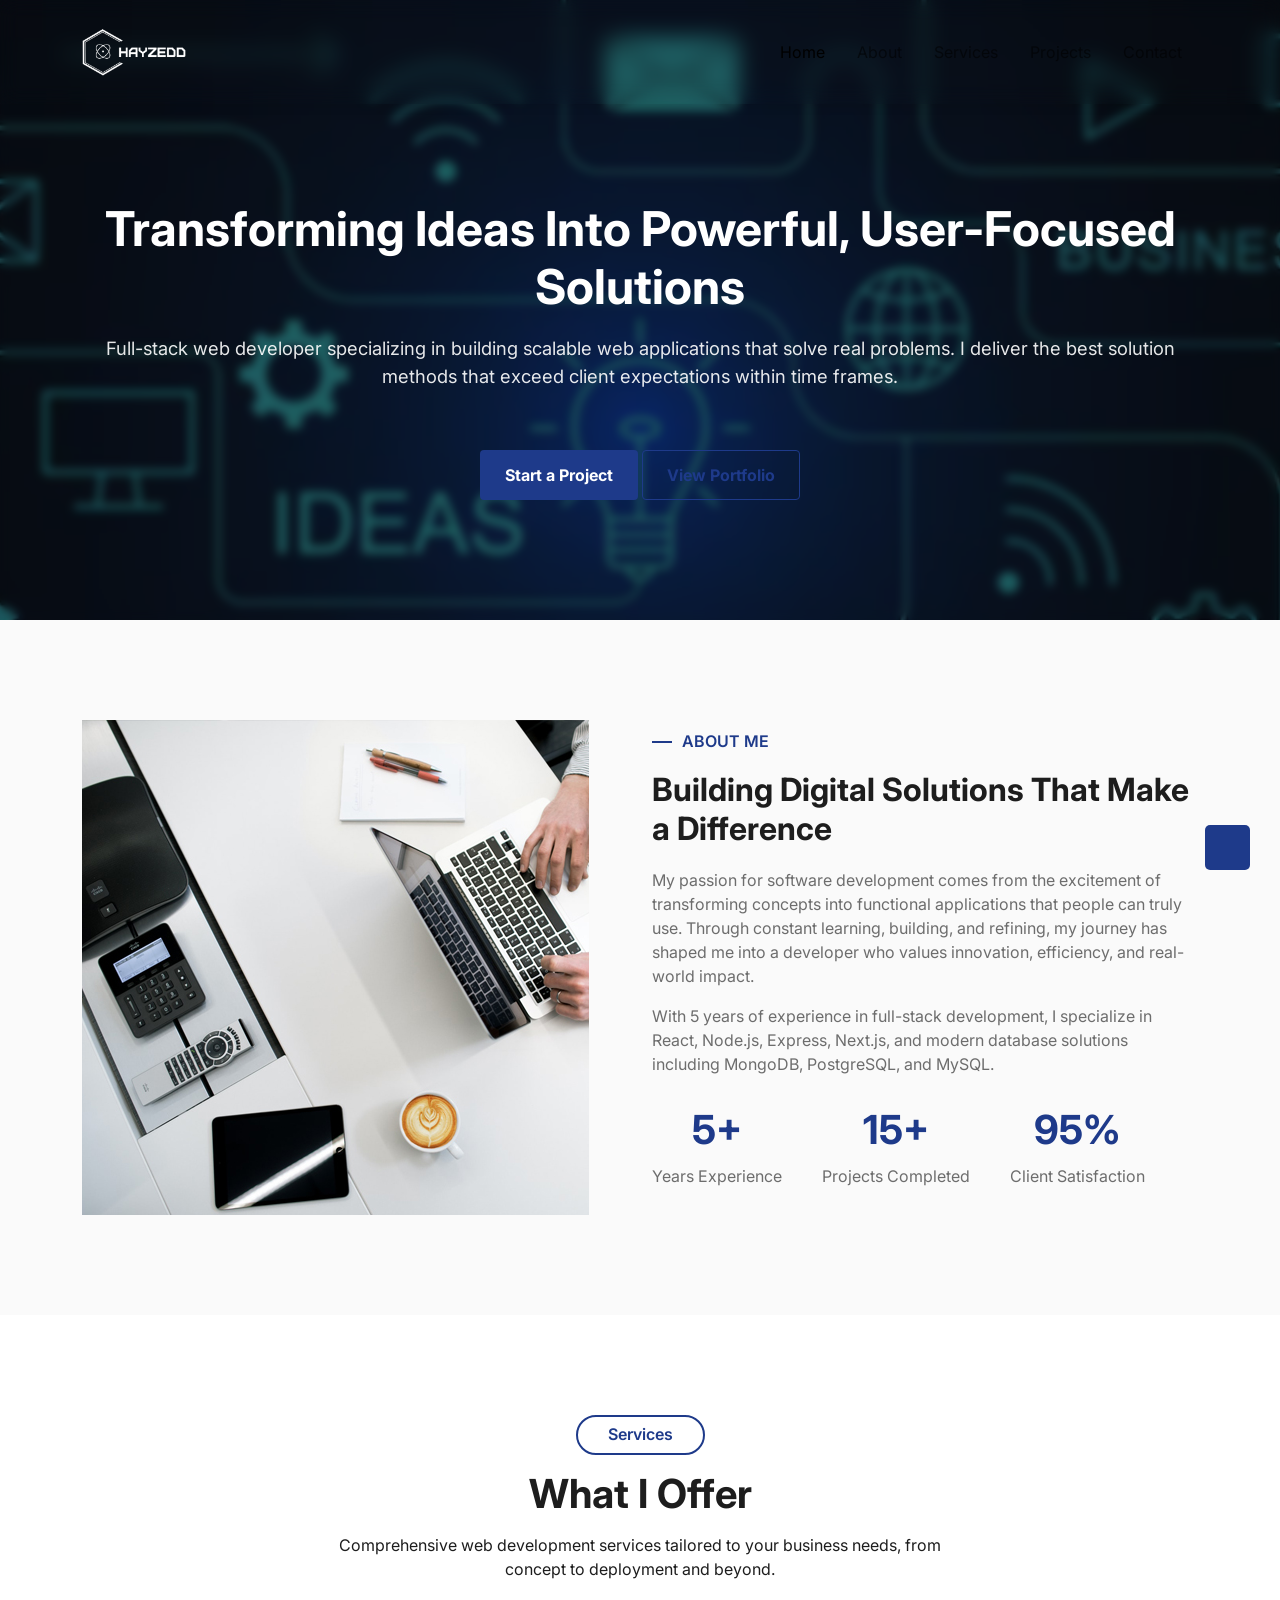
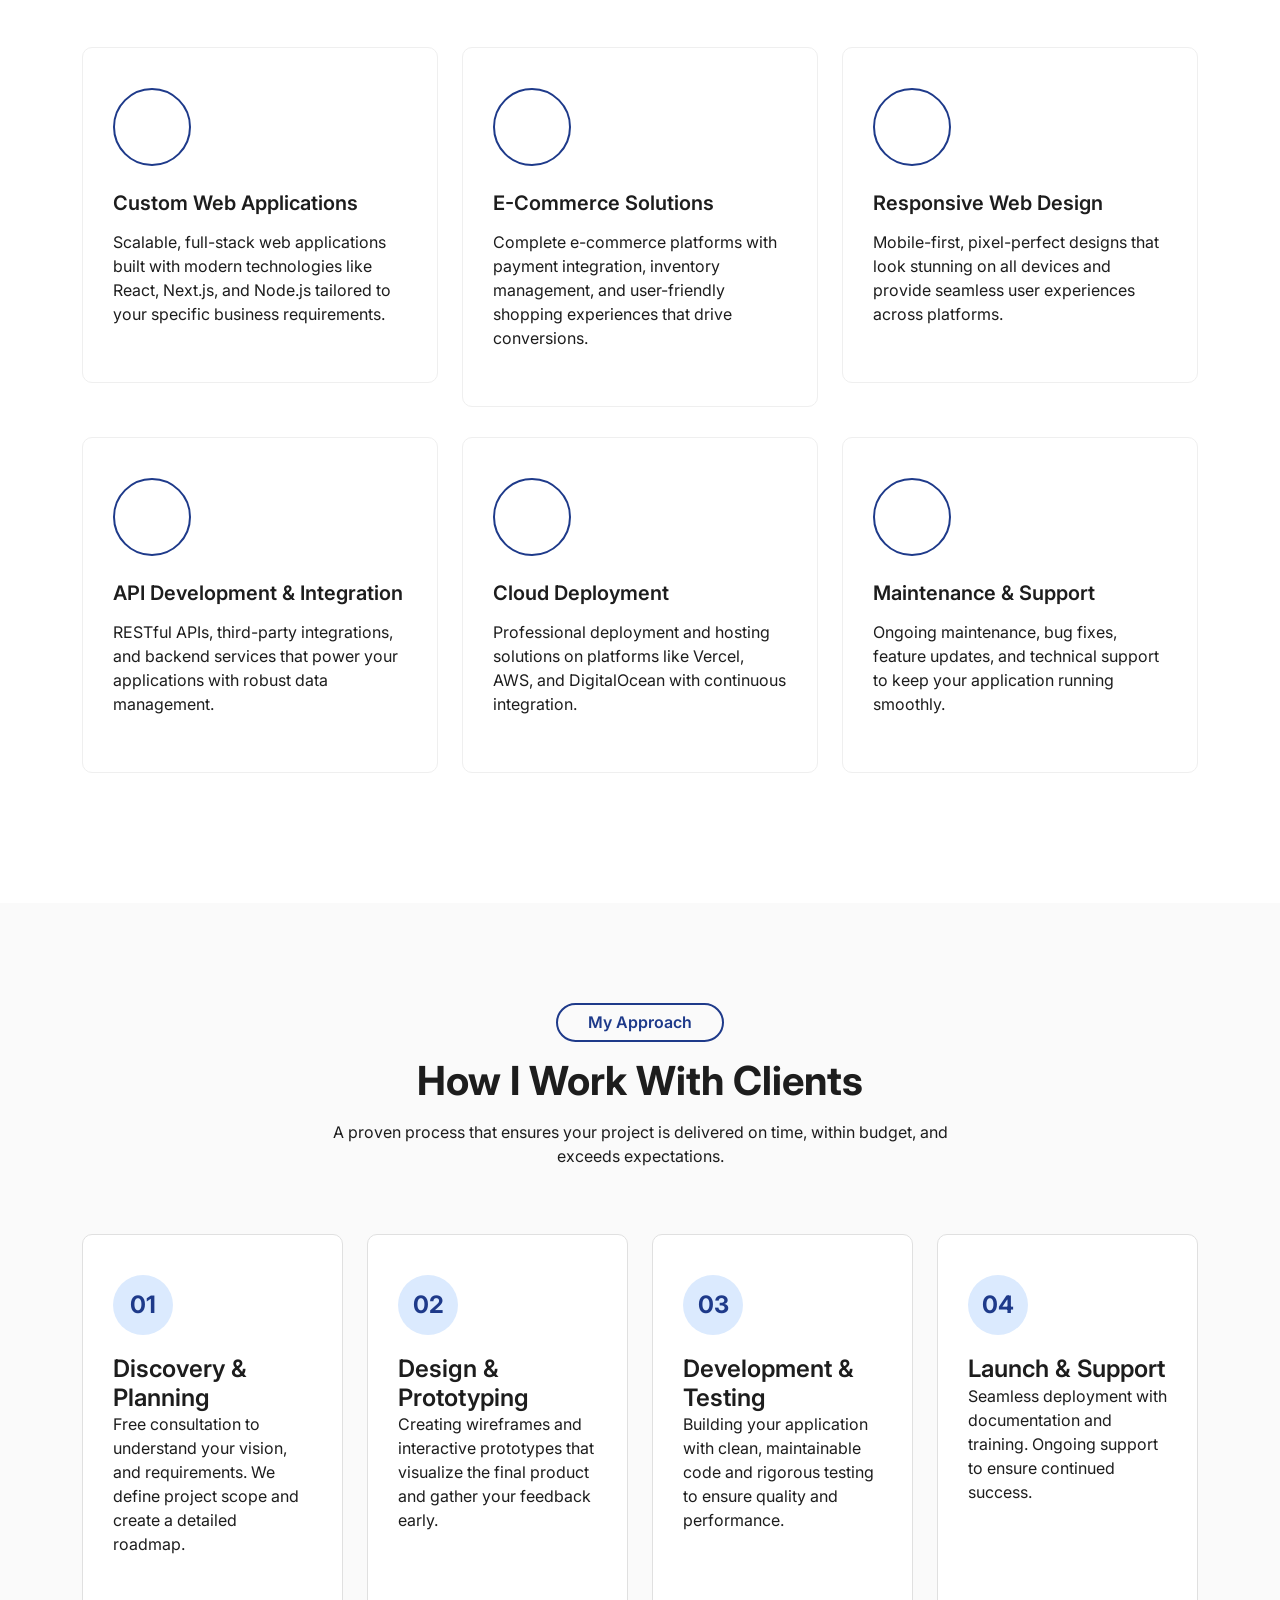
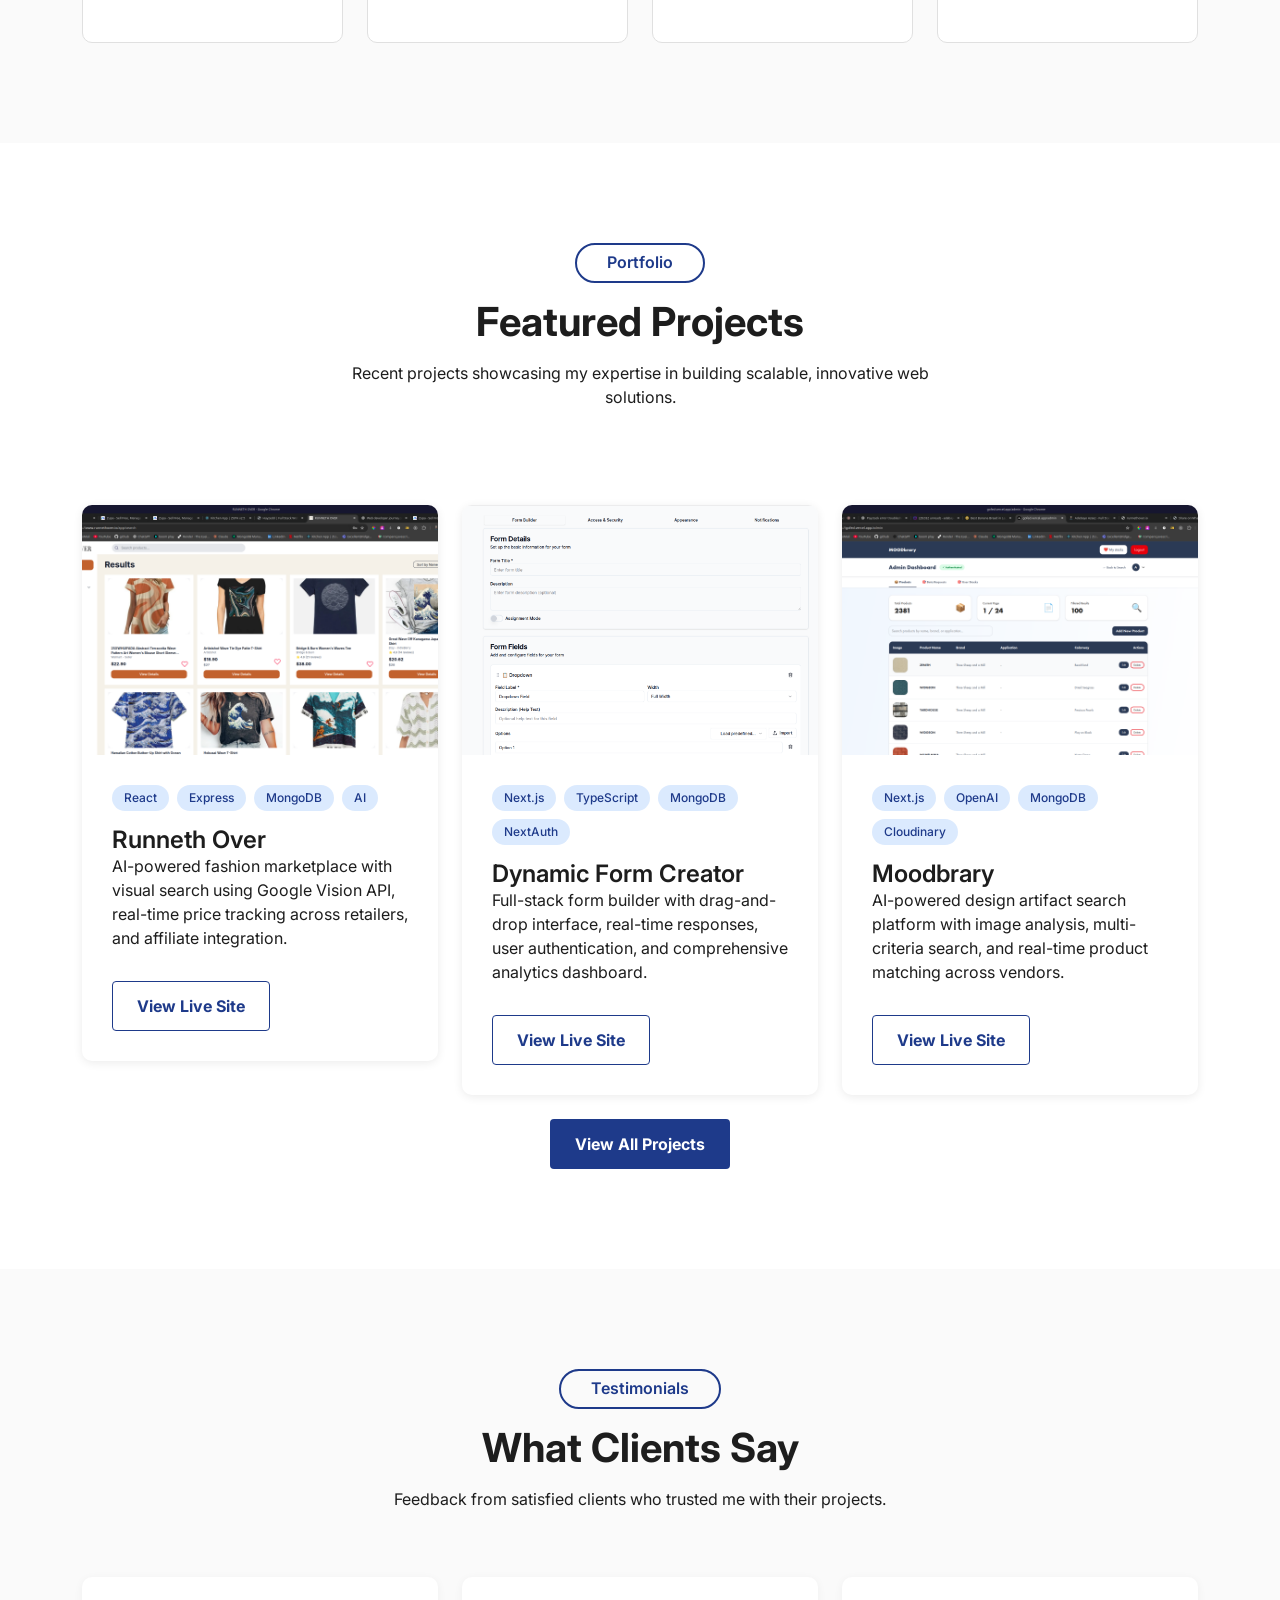
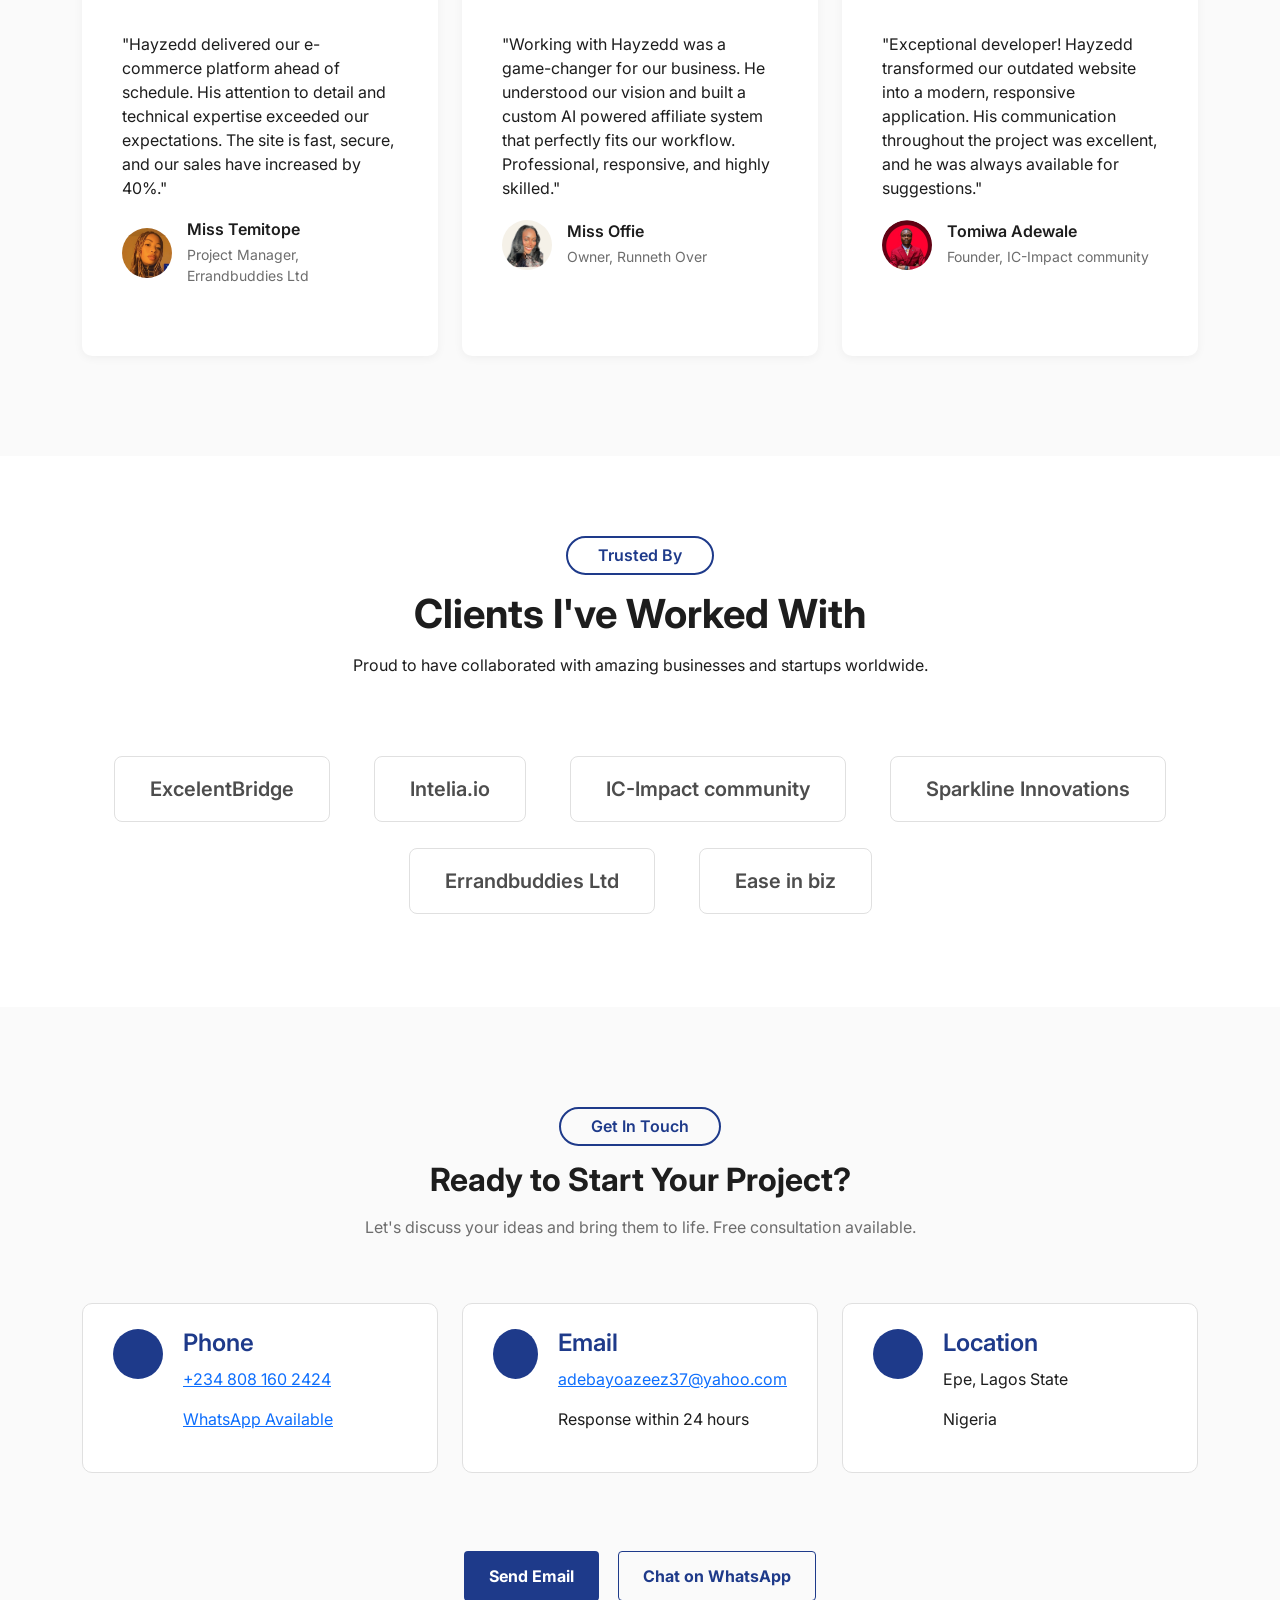
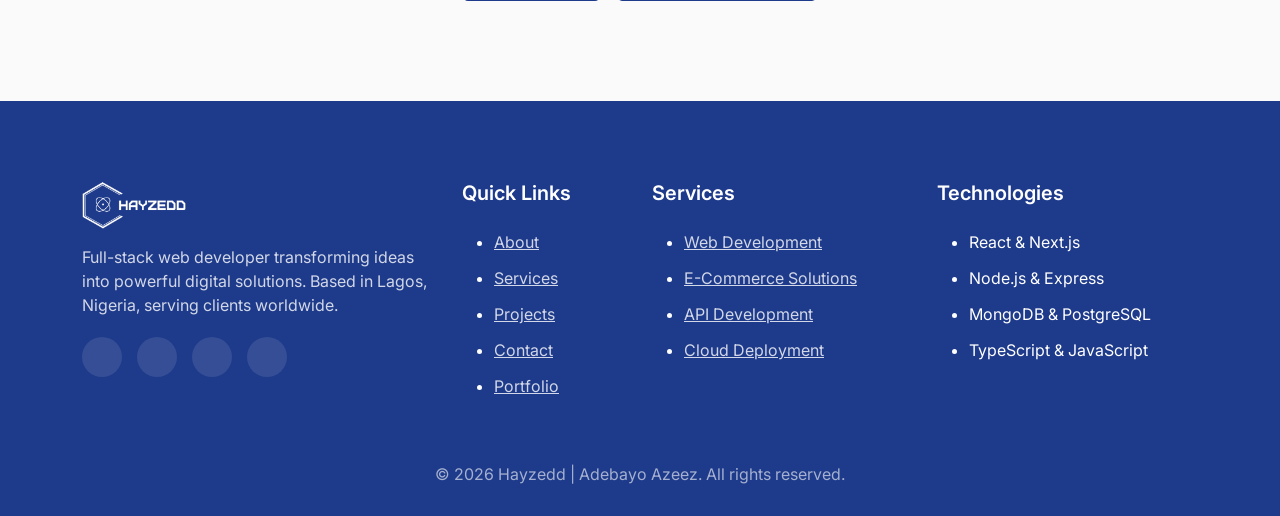
==== commit ec18c2f2: "using real infos on page content" ====
--- a/index.html
+++ b/index.html
@@ -435,7 +435,7 @@
         <div class="row mt-4">
           <div class="col-12 text-center">
             <a
-              href="https://hayzedd-the-developer.vercel.app"
+              href="https://hayzedd-the-developer.vercel.app/portfolio"
               target="_blank"
               class="btn primary-btn"
               >View All Projects</a
@@ -482,13 +482,13 @@
               </p>
               <div class="testimonial-author">
                 <img
-                  src="assets/images/blog/b6.jpg"
+                  src="assets/images/blog/temitope.png"
                   alt="Client"
                   style="width: 50px; height: 50px; border-radius: 50%"
                 />
                 <div class="author-info">
-                  <h5>Sarah Johnson</h5>
-                  <p>CEO, TechStart Solutions</p>
+                  <h5>Miss Temitope</h5>
+                  <p>Project Manager, Errandbuddies Ltd</p>
                 </div>
               </div>
             </div>
@@ -504,18 +504,19 @@
               </div>
               <p>
                 "Working with Hayzedd was a game-changer for our business. He
-                understood our vision and built a custom CRM that perfectly fits
-                our workflow. Professional, responsive, and highly skilled."
+                understood our vision and built a custom AI powered affiliate
+                system that perfectly fits our workflow. Professional, responsive,
+                and highly skilled."
               </p>
               <div class="testimonial-author">
                 <img
-                  src="assets/images/blog/b6.jpg"
+                  src="assets/images/blog/runneth.png"
                   alt="Client"
                   style="width: 50px; height: 50px; border-radius: 50%"
                 />
                 <div class="author-info">
-                  <h5>Michael Chen</h5>
-                  <p>Founder, Digital Dynamics</p>
+                  <h5>Miss Offie</h5>
+                  <p>Owner, Runneth Over</p>
                 </div>
               </div>
             </div>
@@ -533,17 +534,17 @@
                 "Exceptional developer! Hayzedd transformed our outdated website
                 into a modern, responsive application. His communication
                 throughout the project was excellent, and he was always
-                available for questions."
+                available for suggestions."
               </p>
               <div class="testimonial-author">
                 <img
-                  src="assets/images/blog/b6.jpg"
+                  src="assets/images/blog/jephthan.jpeg"
                   alt="Client"
                   style="width: 50px; height: 50px; border-radius: 50%"
                 />
                 <div class="author-info">
-                  <h5>Emily Rodriguez</h5>
-                  <p>Marketing Director, BrandWave</p>
+                  <h5>Tomiwa Adewale</h5>
+                  <p>Founder, IC-Impact community</p>
                 </div>
               </div>
             </div>
@@ -575,27 +576,27 @@
           <div class="col-12 text-center">
             <div class="clients-logos">
               <div class="single-image">
-                <h5 style="margin: 0; color: var(--dark-2)">TechVision Inc.</h5>
+                <h5 style="margin: 0; color: var(--dark-2)">ExcelentBridge</h5>
               </div>
               <div class="single-image">
                 <h5 style="margin: 0; color: var(--dark-2)">
-                  DataFlow Systems
+                  Intelia.io
                 </h5>
               </div>
               <div class="single-image">
                 <h5 style="margin: 0; color: var(--dark-2)">
-                  CloudBase Solutions
+                  IC-Impact community
                 </h5>
               </div>
               <div class="single-image">
-                <h5 style="margin: 0; color: var(--dark-2)">InnovateLab</h5>
+                <h5 style="margin: 0; color: var(--dark-2)">Sparkline Innovations</h5>
               </div>
               <div class="single-image">
-                <h5 style="margin: 0; color: var(--dark-2)">NextGen Apps</h5>
+                <h5 style="margin: 0; color: var(--dark-2)">Errandbuddies Ltd</h5>
               </div>
               <div class="single-image">
                 <h5 style="margin: 0; color: var(--dark-2)">
-                  WebCraft Studios
+                  Ease in biz
                 </h5>
               </div>
             </div>
@@ -732,6 +733,7 @@
                 <li><a href="#services">Services</a></li>
                 <li><a href="#projects">Projects</a></li>
                 <li><a href="#contact">Contact</a></li>
+                <li><a href="https://hayzedd-the-developer.vercel.app/portfolio">Portfolio</a></li>
               </ul>
             </div>
           </div>
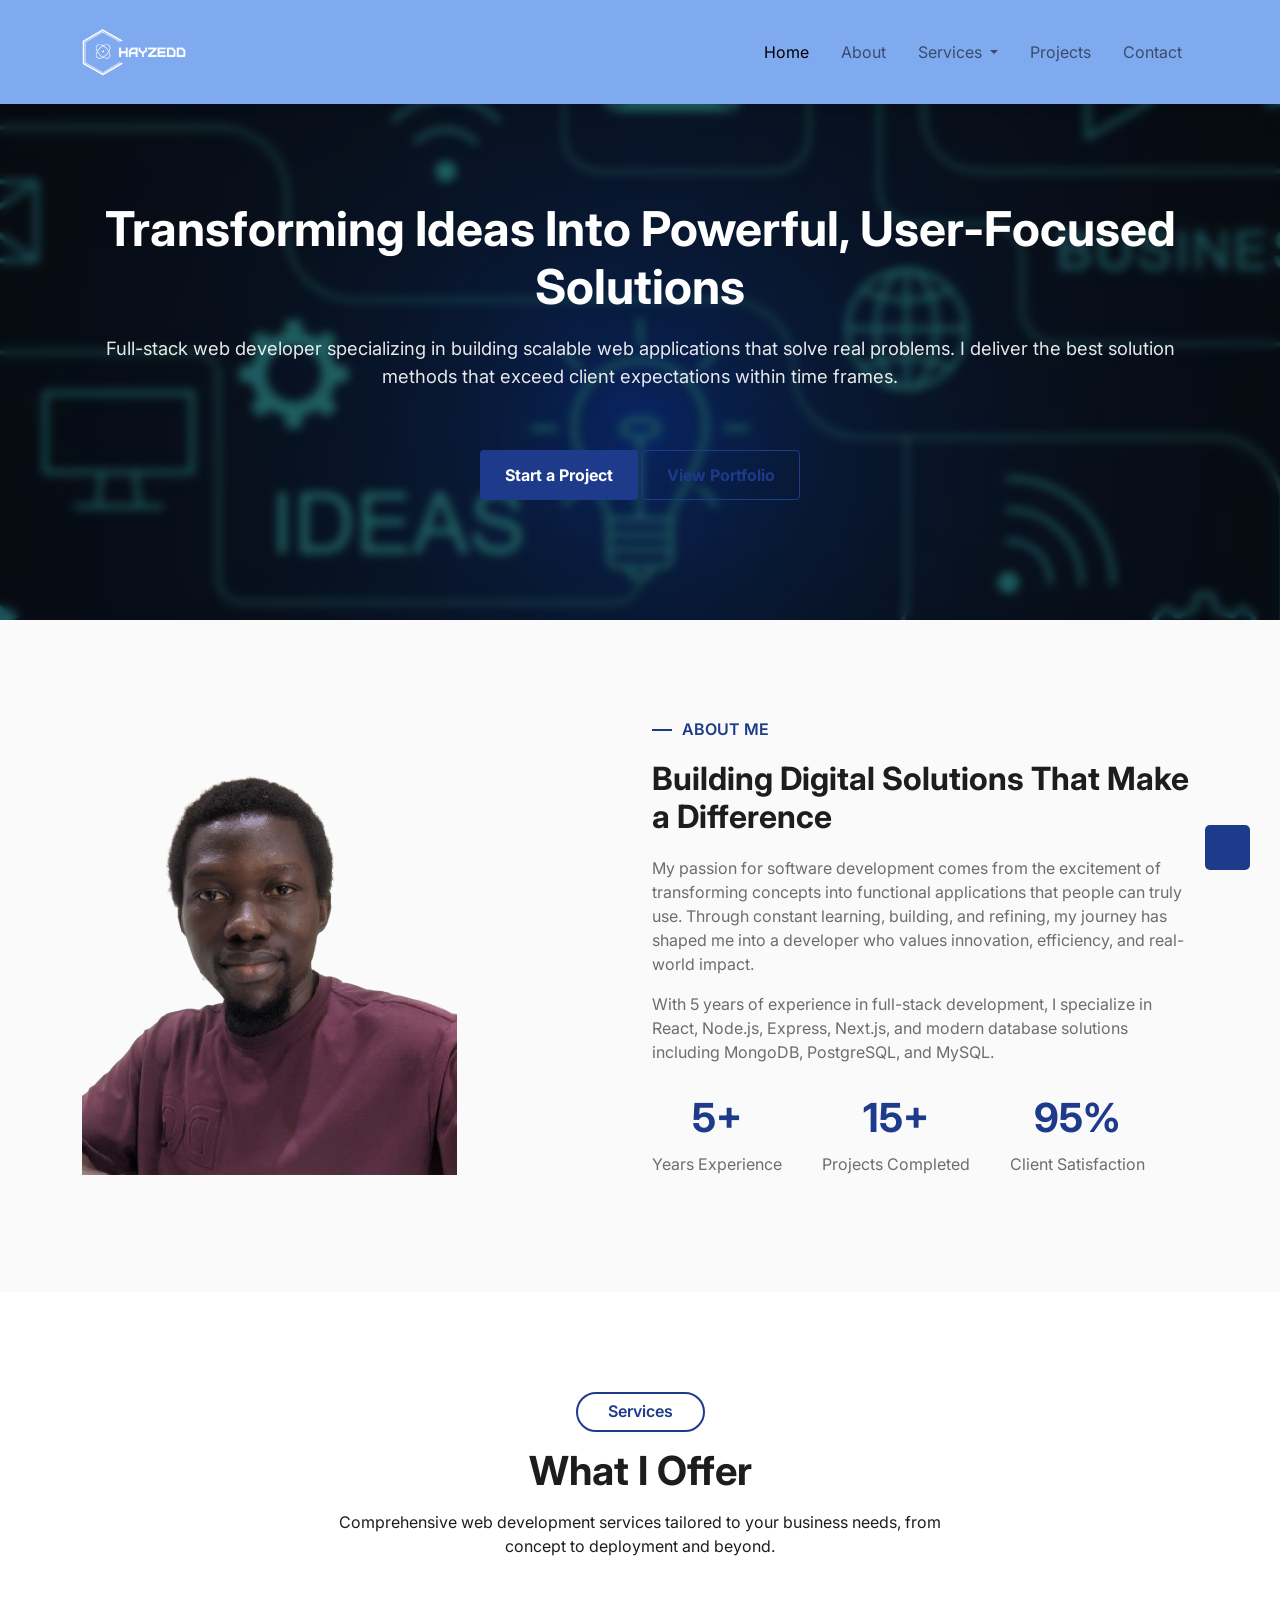
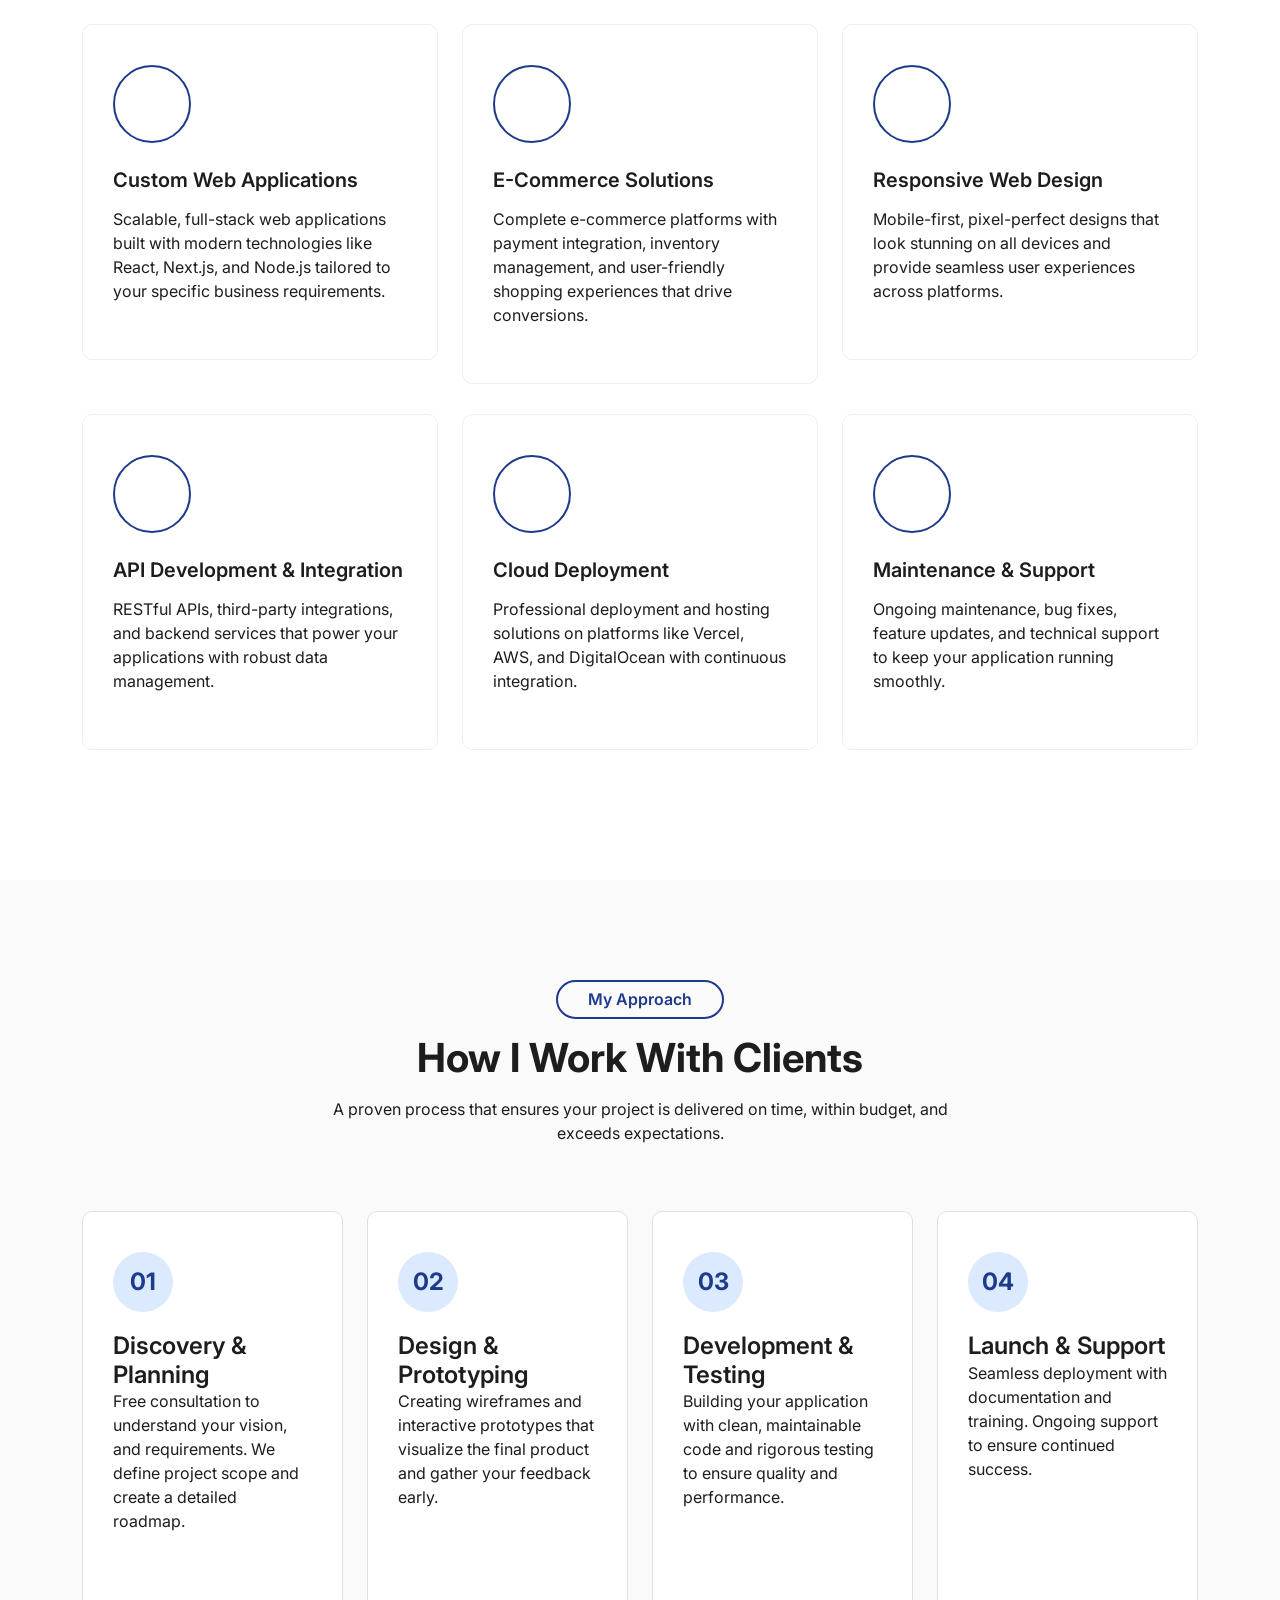
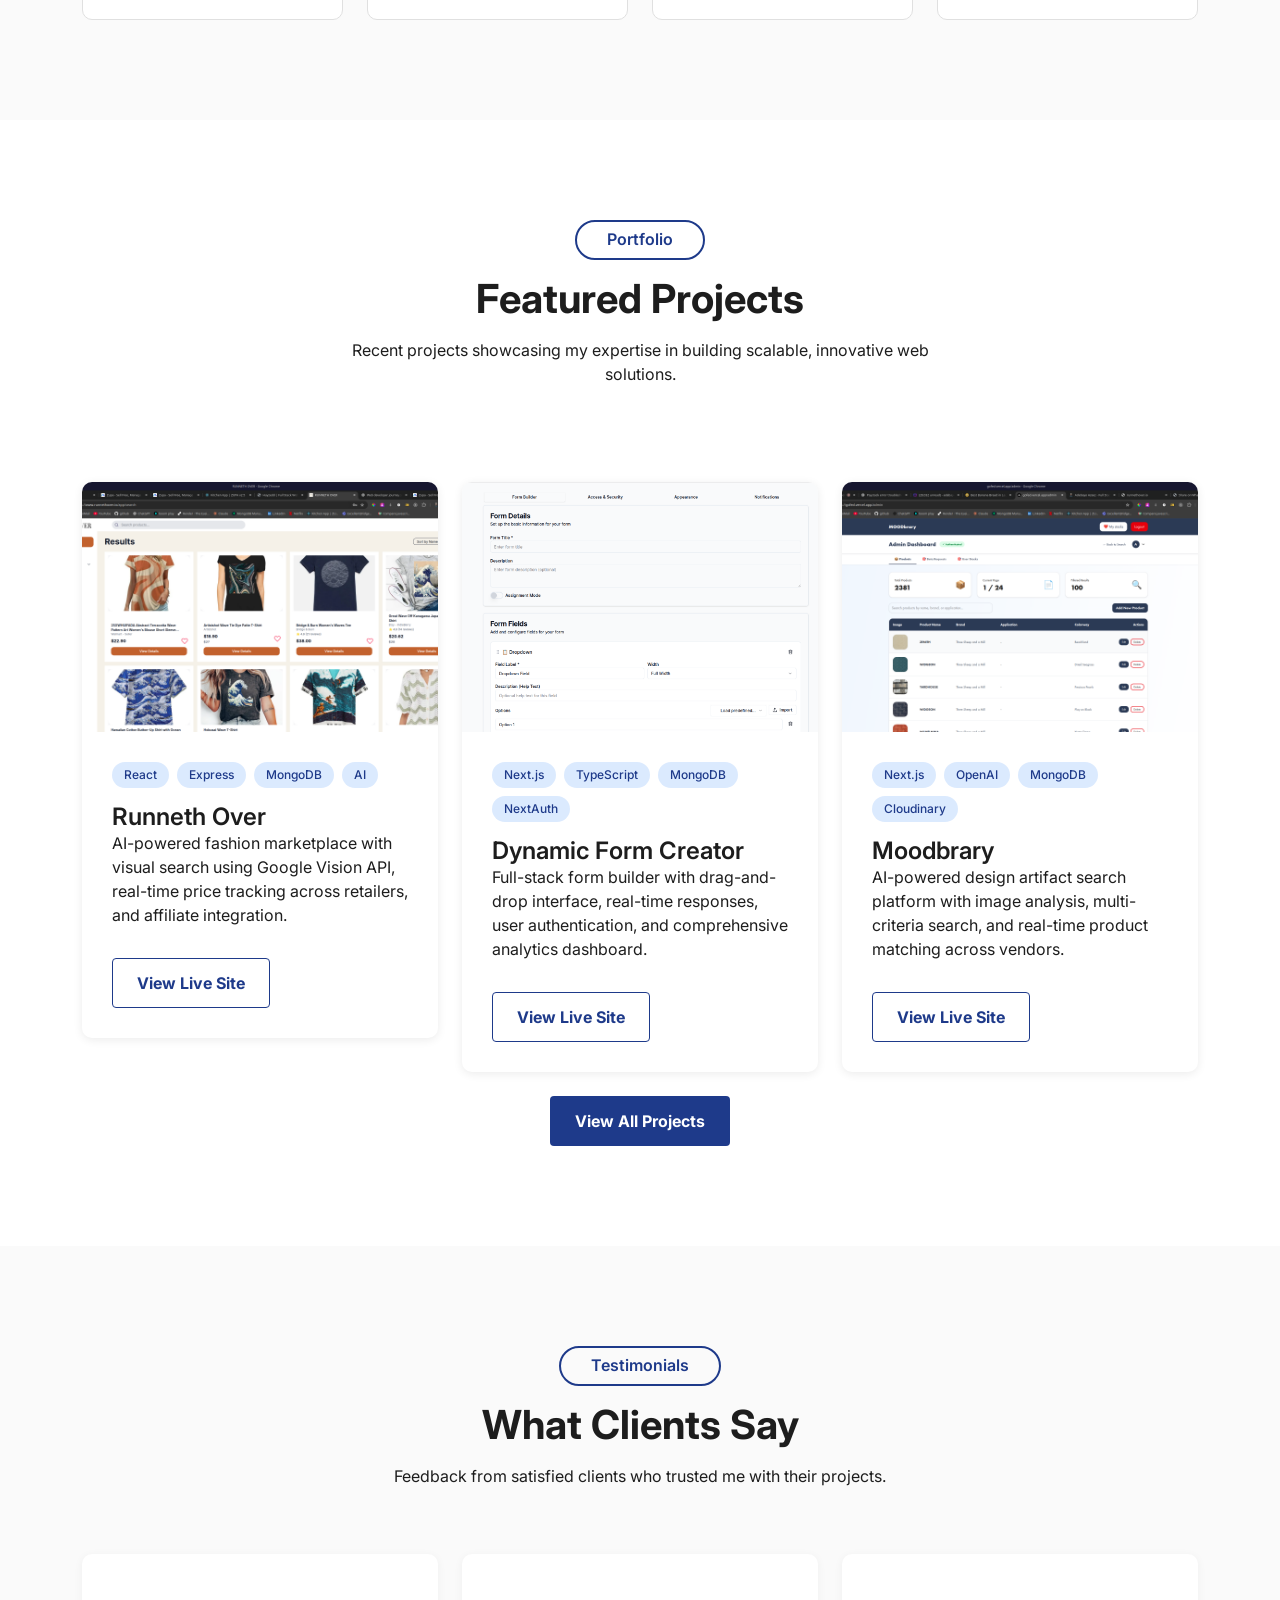
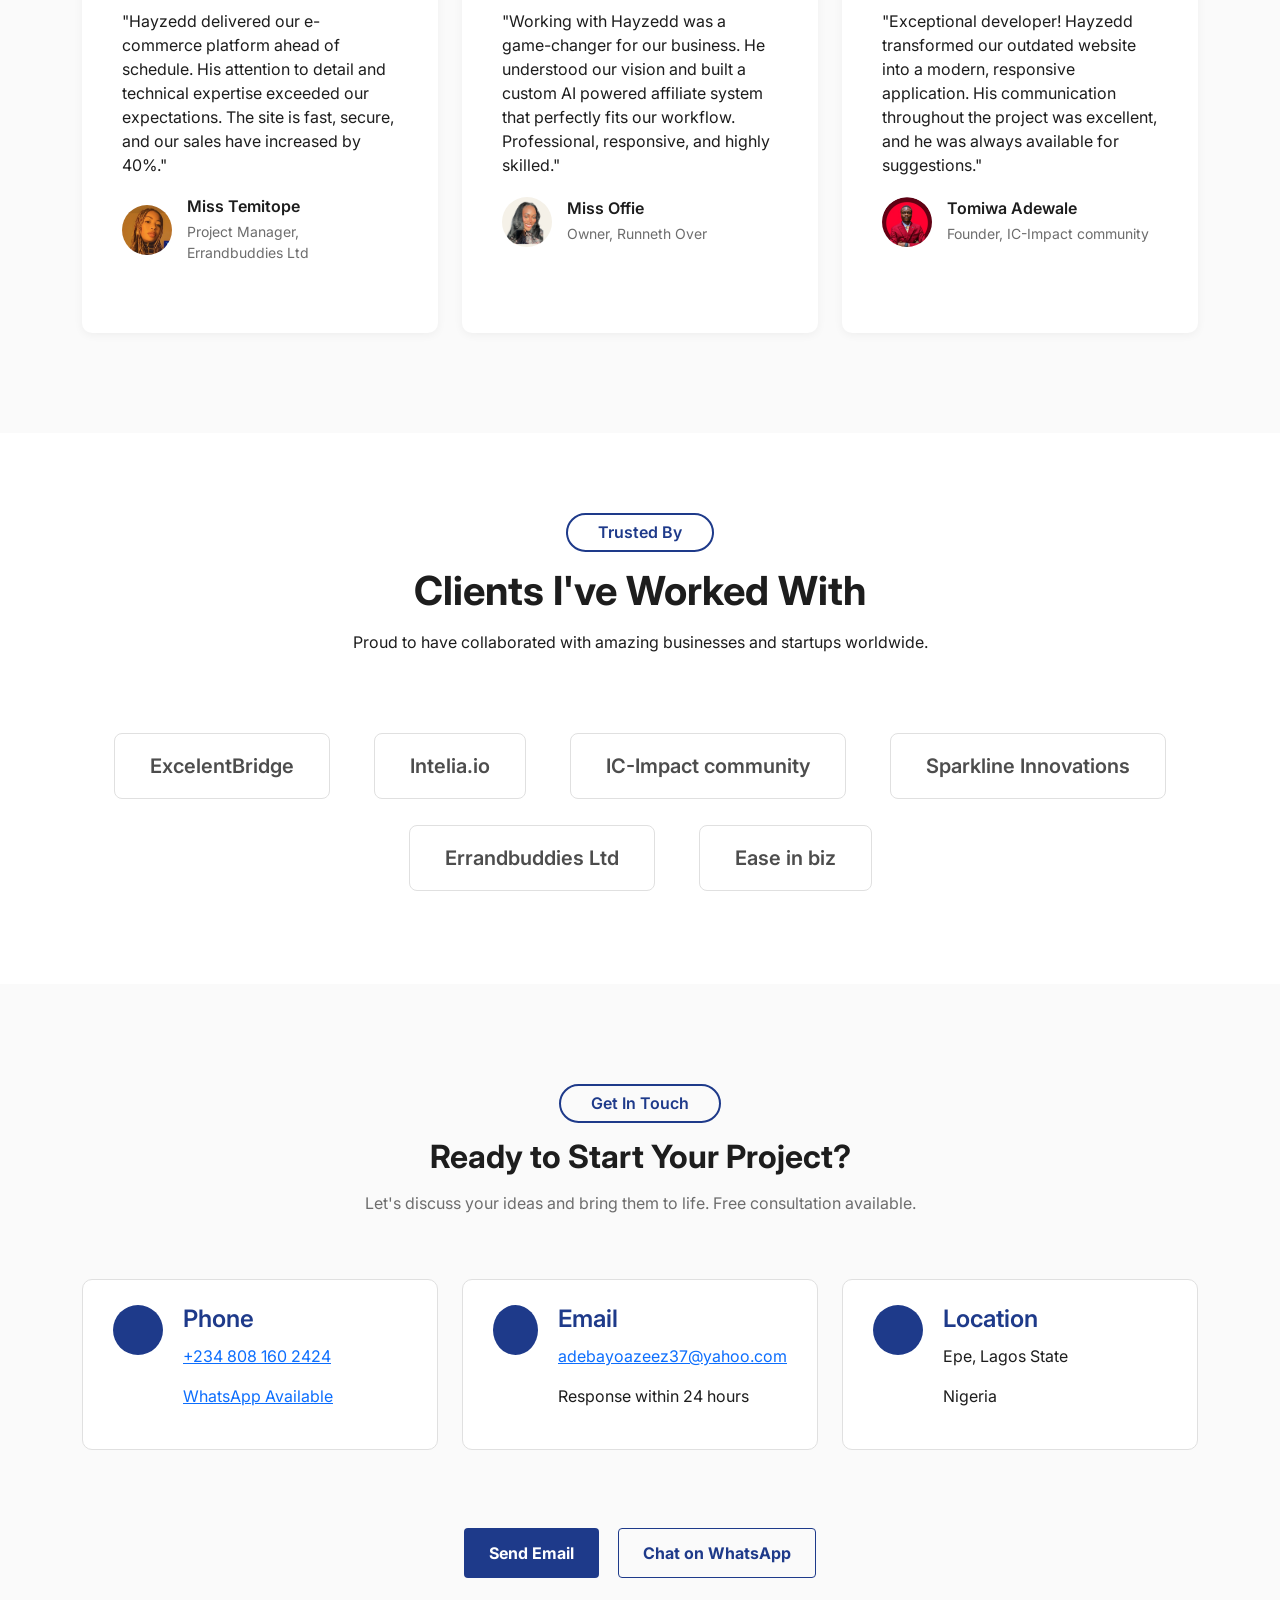
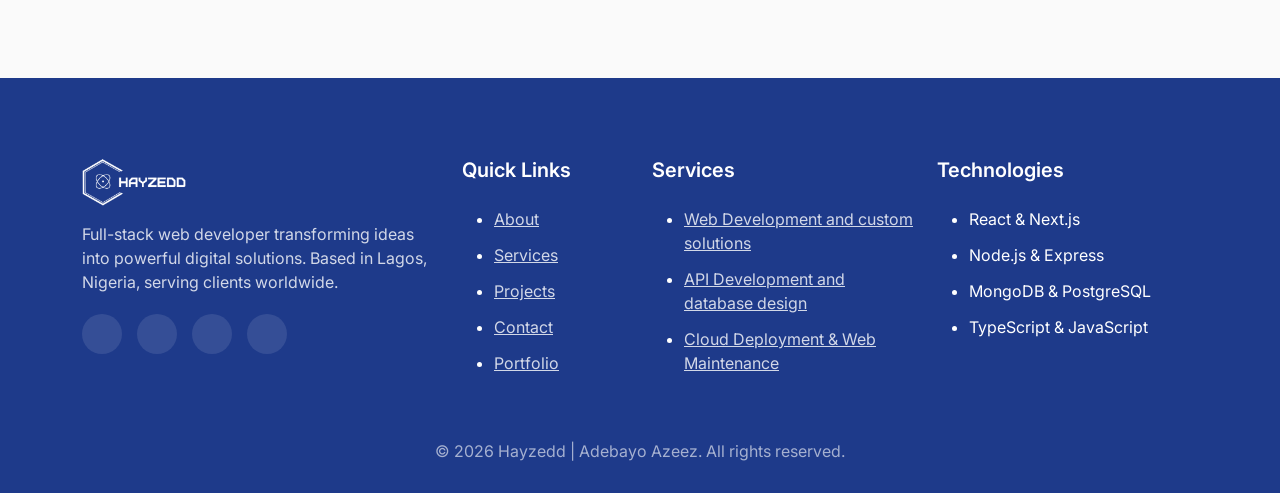
==== commit 2ea6b7d2: "added more service pages" ====
--- a/index.html
+++ b/index.html
@@ -1,25 +1,101 @@
-<!DOCTYPE html>
+<!doctype html>
 <html lang="en">
   <head>
+    <!-- Basic -->
     <meta charset="utf-8" />
     <meta http-equiv="x-ua-compatible" content="ie=edge" />
+    <meta name="viewport" content="width=device-width, initial-scale=1" />
+
+    <!-- Primary SEO - Target SERVICE keywords, NOT your brand name -->
+    <title>Full Stack Web Developer | React & Node.js Expert | Hayzedd</title>
+
     <meta
       name="description"
-      content="Hayzedd - Full Stack Web Developer specializing in React, Node.js, and scalable web applications. Building powerful solutions that exceed client expectations."
+      content="Need a full stack web developer? I build high-performance React & Node.js web apps that scale. 5+ years experience. Available for freelance & contracts."
+    />
+
+    <!-- Keywords are largely ignored by Google now, but keep for Bing. Make them specific. -->
+    <meta
+      name="keywords"
+      content="full stack web developer, hire react developer, node.js expert, freelance web developer, custom web application development, responsive web design, landing page"
+    />
+
+    <meta name="author" content="Hayzedd" />
+    <meta name="robots" content="index, follow" />
+
+    <!-- Canonical URL - IMPORTANT: Change this to your REAL domain if you buy one -->
+    <link rel="canonical" href="https://hayzedd-devhub.vercel.app/" />
+
+    <!-- Open Graph (Social Media) -->
+    <meta property="og:type" content="website" />
+    <meta
+      property="og:title"
+      content="Full Stack Web Developer | React & Node.js Expert"
     />
     <meta
-      name="viewport"
-      content="width=device-width, initial-scale=1, shrink-to-fit=no"
+      property="og:description"
+      content="Need a full stack developer? I build fast, scalable web apps. Hire me for your next project."
     />
-    <title>
-      Hayzedd | Full Stack Web Developer - Transforming Ideas Into Reality
-    </title>
+    <meta property="og:url" content="https://hayzedd-devhub.vercel.app/" />
+    <meta
+      property="og:image"
+      content="https://res.cloudinary.com/dlxu4ej5u/image/upload/v1775088646/imgi_29_default_sx3zvv.svg"
+    />
+    <meta property="og:image:width" content="1200" />
+    <meta property="og:image:height" content="630" />
+
+    <!-- Twitter Card -->
+    <meta name="twitter:card" content="summary_large_image" />
+    <meta
+      name="twitter:title"
+      content="Full Stack Web Developer | React & Node.js Expert"
+    />
+    <meta
+      name="twitter:description"
+      content="Need a full stack developer? I build fast, scalable web apps. Hire me for your next project."
+    />
+    <meta
+      name="twitter:image"
+      content="https://res.cloudinary.com/dlxu4ej5u/image/upload/v1775088646/imgi_29_default_sx3zvv.svg"
+    />
+
+    <!-- Favicon -->
+    <link
+      rel="icon"
+      href="https://res.cloudinary.com/dlxu4ej5u/image/upload/v1775088646/imgi_29_default_sx3zvv.svg"
+    />
+
+    <!-- Preconnect & Styles (keep your existing ones) -->
+    <link rel="preconnect" href="https://fonts.googleapis.com" />
+    <link rel="preconnect" href="https://fonts.gstatic.com" crossorigin />
     <link
       rel="stylesheet"
       href="https://cdnjs.cloudflare.com/ajax/libs/bootstrap/5.3.0/css/bootstrap.min.css"
     />
     <link rel="stylesheet" href="https://cdn.lineicons.com/4.0/lineicons.css" />
     <link rel="stylesheet" href="style.css" />
+
+    <!-- Schema Markup (Crucial for SEO) - Add this -->
+    <script type="application/ld+json">
+      {
+        "@context": "https://schema.org",
+        "@type": "ProfessionalService",
+        "name": "Hayzedd Devhub",
+        "url": "https://hayzedd-devhub.vercel.app/",
+        "logo": "https://res.cloudinary.com/dlxu4ej5u/image/upload/v1775088646/imgi_29_default_sx3zvv.svg",
+        "description": "Full stack web developer specializing in React and Node.js",
+        "priceRange": "100,000",
+        "address": {
+          "@type": "PostalAddress",
+          "addressLocality": "Lagos",
+          "addressCountry": "NG"
+        },
+        "sameAs": [
+          "https://github.com/hayzedd-a",
+          "https://linkedin.com/in/hayzedd-devhub"
+        ]
+      }
+    </script>
   </head>
 
   <body>
@@ -27,7 +103,13 @@
     <section class="navbar-area navbar-nine">
       <div class="container">
         <nav class="navbar navbar-expand-lg">
-          <a class="navbar-brand" href="#hero-area"><img id="brand_logo" src="/assets/images/header/hayzedd_logo.png" alt="Hayzedd" height="48"></a>
+          <a class="navbar-brand" href="#hero-area"
+            ><img
+              id="brand_logo"
+              src="/assets/images/header/hayzedd_logo.png"
+              alt="Hayzedd"
+              height="48"
+          /></a>
           <button
             class="navbar-toggler"
             type="button"
@@ -46,8 +128,44 @@
               <li class="nav-item">
                 <a class="nav-link" href="#about">About</a>
               </li>
-              <li class="nav-item">
-                <a class="nav-link" href="#services">Services</a>
+              <li class="nav-item dropdown">
+                <a
+                  class="nav-link dropdown-toggle"
+                  href="#services"
+                  id="servicesDropdown"
+                  role="button"
+                  data-bs-toggle="dropdown"
+                  aria-expanded="false"
+                >
+                  Services
+                </a>
+
+                <ul class="dropdown-menu" aria-labelledby="servicesDropdown">
+                  <li>
+                    <a
+                      class="dropdown-item"
+                      href="/services/web-development.html"
+                    >
+                      Web Development & Custom Solutions
+                    </a>
+                  </li>
+                  <li>
+                    <a
+                      class="dropdown-item"
+                      href="/services/api-database-development.html"
+                    >
+                      API Development & Database Design
+                    </a>
+                  </li>
+                  <li>
+                    <a
+                      class="dropdown-item"
+                      href="/services/deployment-web-maintenance.html"
+                    >
+                      Cloud Deployment & Web Maintenance
+                    </a>
+                  </li>
+                </ul>
               </li>
               <li class="nav-item">
                 <a class="nav-link" href="#projects">Projects</a>
@@ -60,7 +178,7 @@
         </nav>
       </div>
     </section>
-
+    <!-- <main> -->
     <!-- Hero Section -->
     <section id="hero-area" class="header-eight">
       <div class="container">
@@ -103,10 +221,7 @@
         <div class="row align-items-center">
           <div class="col-xl-6">
             <div class="about-image-five">
-              <img
-                src="assets/images/about/about-img1.jpg"
-                alt="About Hayzedd"
-              />
+              <img src="assets/images/about/pro_img.png" alt="About Hayzedd" />
             </div>
           </div>
           <div class="col-xl-6">
@@ -284,9 +399,8 @@
               <div class="process-number">01</div>
               <h4>Discovery & Planning</h4>
               <p>
-                Free consultation to understand your vision, and
-                requirements. We define project scope and create a detailed
-                roadmap.
+                Free consultation to understand your vision, and requirements.
+                We define project scope and create a detailed roadmap.
               </p>
             </div>
           </div>
@@ -505,8 +619,8 @@
               <p>
                 "Working with Hayzedd was a game-changer for our business. He
                 understood our vision and built a custom AI powered affiliate
-                system that perfectly fits our workflow. Professional, responsive,
-                and highly skilled."
+                system that perfectly fits our workflow. Professional,
+                responsive, and highly skilled."
               </p>
               <div class="testimonial-author">
                 <img
@@ -579,9 +693,7 @@
                 <h5 style="margin: 0; color: var(--dark-2)">ExcelentBridge</h5>
               </div>
               <div class="single-image">
-                <h5 style="margin: 0; color: var(--dark-2)">
-                  Intelia.io
-                </h5>
+                <h5 style="margin: 0; color: var(--dark-2)">Intelia.io</h5>
               </div>
               <div class="single-image">
                 <h5 style="margin: 0; color: var(--dark-2)">
@@ -589,15 +701,17 @@
                 </h5>
               </div>
               <div class="single-image">
-                <h5 style="margin: 0; color: var(--dark-2)">Sparkline Innovations</h5>
-              </div>
-              <div class="single-image">
-                <h5 style="margin: 0; color: var(--dark-2)">Errandbuddies Ltd</h5>
+                <h5 style="margin: 0; color: var(--dark-2)">
+                  Sparkline Innovations
+                </h5>
               </div>
               <div class="single-image">
                 <h5 style="margin: 0; color: var(--dark-2)">
-                  Ease in biz
+                  Errandbuddies Ltd
                 </h5>
+              </div>
+              <div class="single-image">
+                <h5 style="margin: 0; color: var(--dark-2)">Ease in biz</h5>
               </div>
             </div>
           </div>
@@ -694,14 +808,20 @@
         </div>
       </div>
     </section>
-
+    <!-- </main> -->
     <!-- Footer -->
     <footer class="footer-eleven">
       <div class="container">
         <div class="row">
           <div class="col-lg-4 col-md-6">
             <div class="footer-widget">
-              <a class="navbar-brand" href="#hero-area"><img id="brand_logo" src="/assets/images/header/hayzedd_logo.png" alt="Hayzedd" height="48"></a>
+              <a class="navbar-brand" href="#hero-area"
+                ><img
+                  id="brand_logo"
+                  src="/assets/images/header/hayzedd_logo.png"
+                  alt="Hayzedd"
+                  height="48"
+              /></a>
               <p>
                 Full-stack web developer transforming ideas into powerful
                 digital solutions. Based in Lagos, Nigeria, serving clients
@@ -733,7 +853,11 @@
                 <li><a href="#services">Services</a></li>
                 <li><a href="#projects">Projects</a></li>
                 <li><a href="#contact">Contact</a></li>
-                <li><a href="https://hayzedd-the-developer.vercel.app/portfolio">Portfolio</a></li>
+                <li>
+                  <a href="https://hayzedd-the-developer.vercel.app/portfolio"
+                    >Portfolio</a
+                  >
+                </li>
               </ul>
             </div>
           </div>
@@ -741,10 +865,21 @@
             <div class="footer-widget">
               <h5>Services</h5>
               <ul class="f-link">
-                <li><a href="#services">Web Development</a></li>
-                <li><a href="#services">E-Commerce Solutions</a></li>
-                <li><a href="#services">API Development</a></li>
-                <li><a href="#services">Cloud Deployment</a></li>
+                <li>
+                  <a href="services/web-development.html"
+                    >Web Development and custom solutions</a
+                  >
+                </li>
+                <li>
+                  <a href="services/api-database-development.html"
+                    >API Development and database design</a
+                  >
+                </li>
+                <li>
+                  <a href="services/deployment-web-maintenance.html"
+                    >Cloud Deployment & Web Maintenance</a
+                  >
+                </li>
               </ul>
             </div>
           </div>
@@ -777,54 +912,6 @@
     </a>
 
     <script src="https://cdnjs.cloudflare.com/ajax/libs/bootstrap/5.3.0/js/bootstrap.bundle.min.js"></script>
-    <script>
-      // Smooth scrolling
-      document.querySelectorAll('a[href^="#"]').forEach((anchor) => {
-        anchor.addEventListener("click", function (e) {
-          e.preventDefault();
-          const target = document.querySelector(this.getAttribute("href"));
-          if (target) {
-            target.scrollIntoView({ behavior: "smooth", block: "start" });
-          }
-        });
-      });
-
-      // Navbar scroll effect
-      window.addEventListener("scroll", function () {
-        const navbar = document.querySelector(".navbar-area");
-        if (window.scrollY > 50) {
-          navbar.style.boxShadow = "0 4px 20px rgba(0,0,0,0.1)";
-        } else {
-          navbar.style.boxShadow = "0 2px 10px rgba(0,0,0,0.1)";
-        }
-      });
-
-      // Active nav link on scroll
-      window.addEventListener("scroll", function () {
-        const sections = document.querySelectorAll("section[id]");
-        const navLinks = document.querySelectorAll(".navbar-nav .nav-link");
-
-        let current = "";
-        sections.forEach((section) => {
-          const sectionTop = section.offsetTop;
-          const sectionHeight = section.clientHeight;
-          if (scrollY >= sectionTop - 200) {
-            current = section.getAttribute("id");
-          }
-        });
-
-        navLinks.forEach((link) => {
-          link.classList.remove("active");
-          if (link.getAttribute("href").slice(1) === current) {
-            link.classList.add("active");
-          }
-        });
-      });
-      window.onload = () => {
-        document
-          .getElementById("currentYear")
-          .innerText = new Date().getFullYear()
-      };
-    </script>
+    <script src="script.js"></script>
   </body>
 </html>
--- a/style.css
+++ b/style.css
@@ -71,7 +71,7 @@
 }
 
 .navbar-area.navbar-nine {
-  /* background: var(--primary); */
+  background: rgb(127, 170, 240);
   padding: 15px 0;
   position: fixed;
   left: 0;
@@ -80,6 +80,7 @@
   z-index: 999;
   box-shadow: 0 2px 10px rgba(0, 0, 0, 0.1);
   backdrop-filter: blur(10px);
+  transition: transform 0.3s ease, box-shadow 0.3s ease;
 }
 
 .navbar-area.navbar-nine .navbar-brand {
@@ -124,8 +125,13 @@
   overflow: hidden;
 }
 
-#hero-area .container {
+main {
+  padding-top: 110px;
+}
+
+.container {
   /* background: #1d1d1d43; */
+  /* margin: 30px 0; */
 }
 
 .header-eight::before {
@@ -371,6 +377,41 @@
   border-radius: 20px;
   font-size: 12px;
   font-weight: 500;
+}
+
+.tech-stack-grid {
+  display: grid;
+  grid-template-columns: repeat(auto-fit, minmax(140px, 1fr));
+  gap: 20px;
+}
+
+.tech-card {
+  display: flex;
+  flex-direction: column;
+  align-items: center;
+  justify-content: center;
+  gap: 10px;
+  padding: 20px;
+  border-radius: 14px;
+  background: #ffffff;
+  box-shadow: 0 5px 20px rgba(0, 0, 0, 0.06);
+  transition: all 0.3s ease;
+  cursor: pointer;
+}
+
+.tech-card i {
+  font-size: 40px;
+}
+
+.tech-card span {
+  font-weight: 600;
+  font-size: 14px;
+  color: #333;
+}
+
+.tech-card:hover {
+  transform: translateY(-6px);
+  box-shadow: 0 10px 30px rgba(0, 0, 0, 0.12);
 }
 
 .testimonial-section {
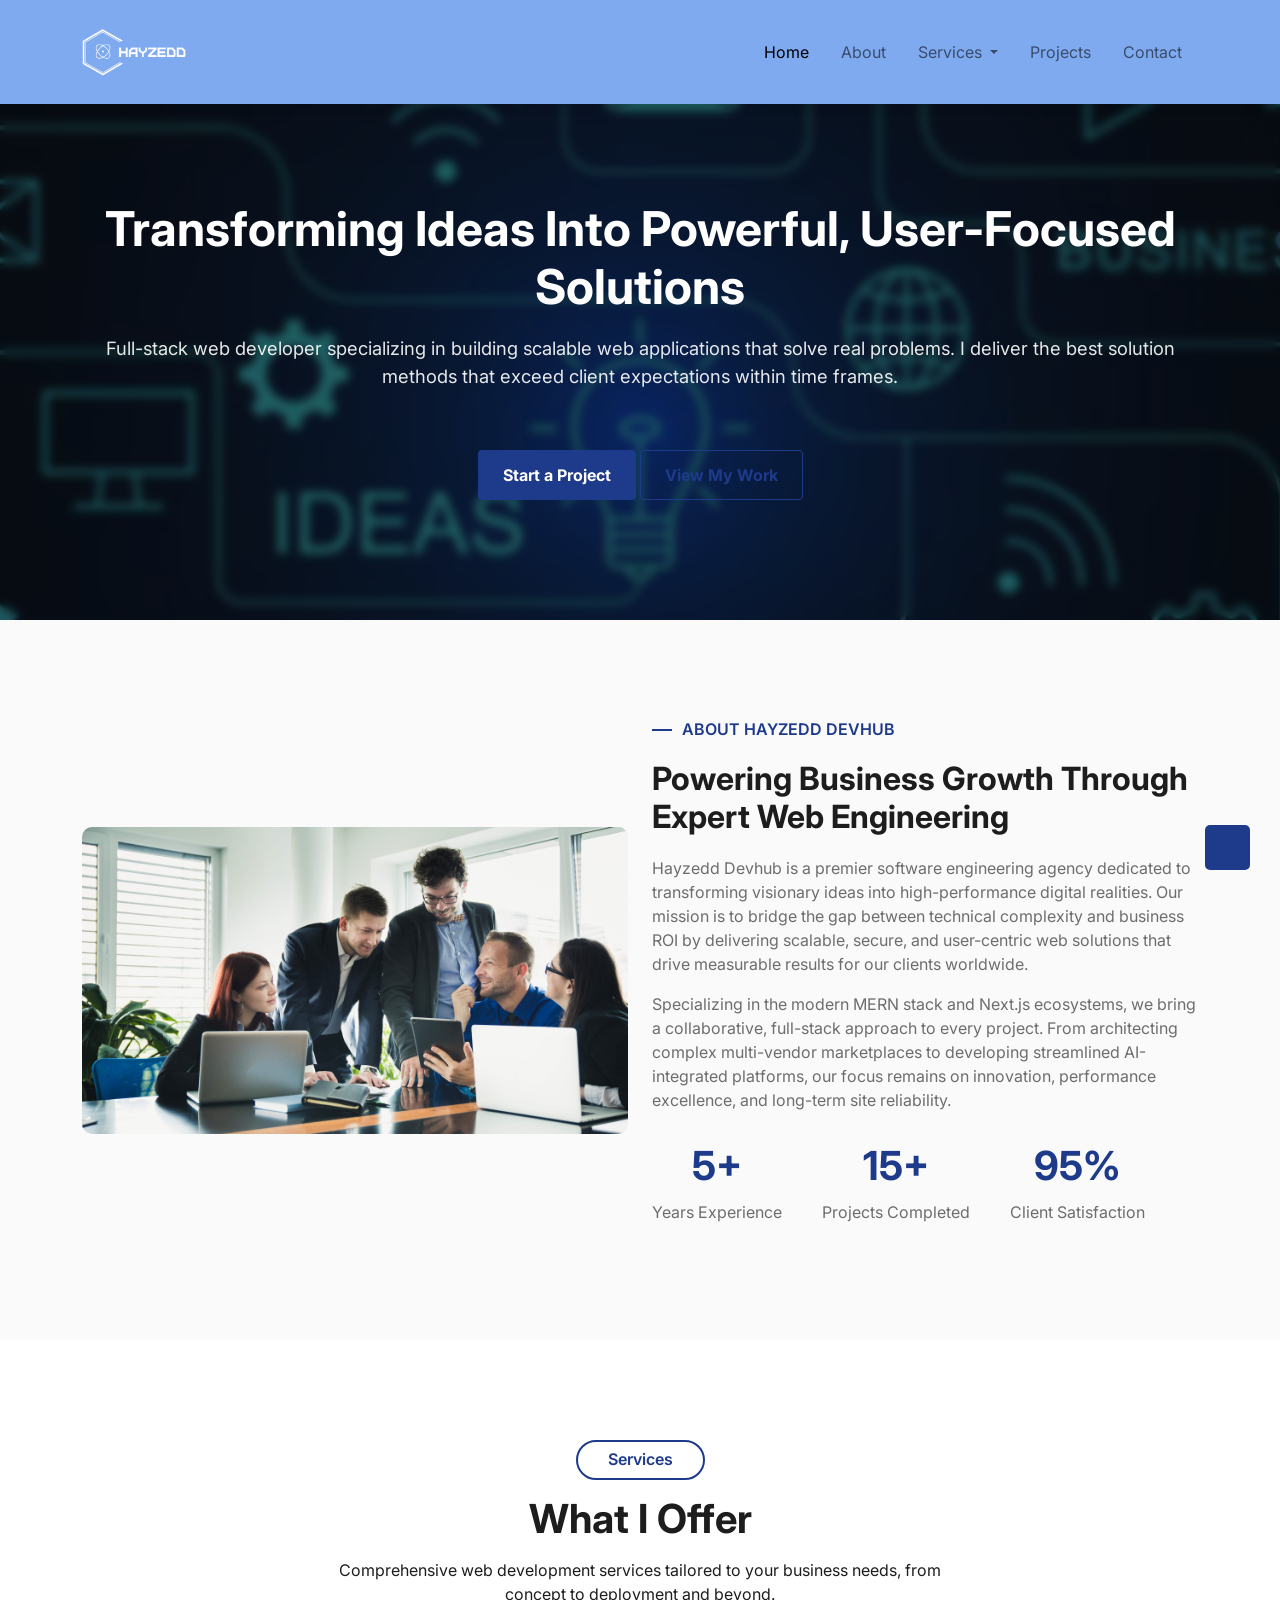
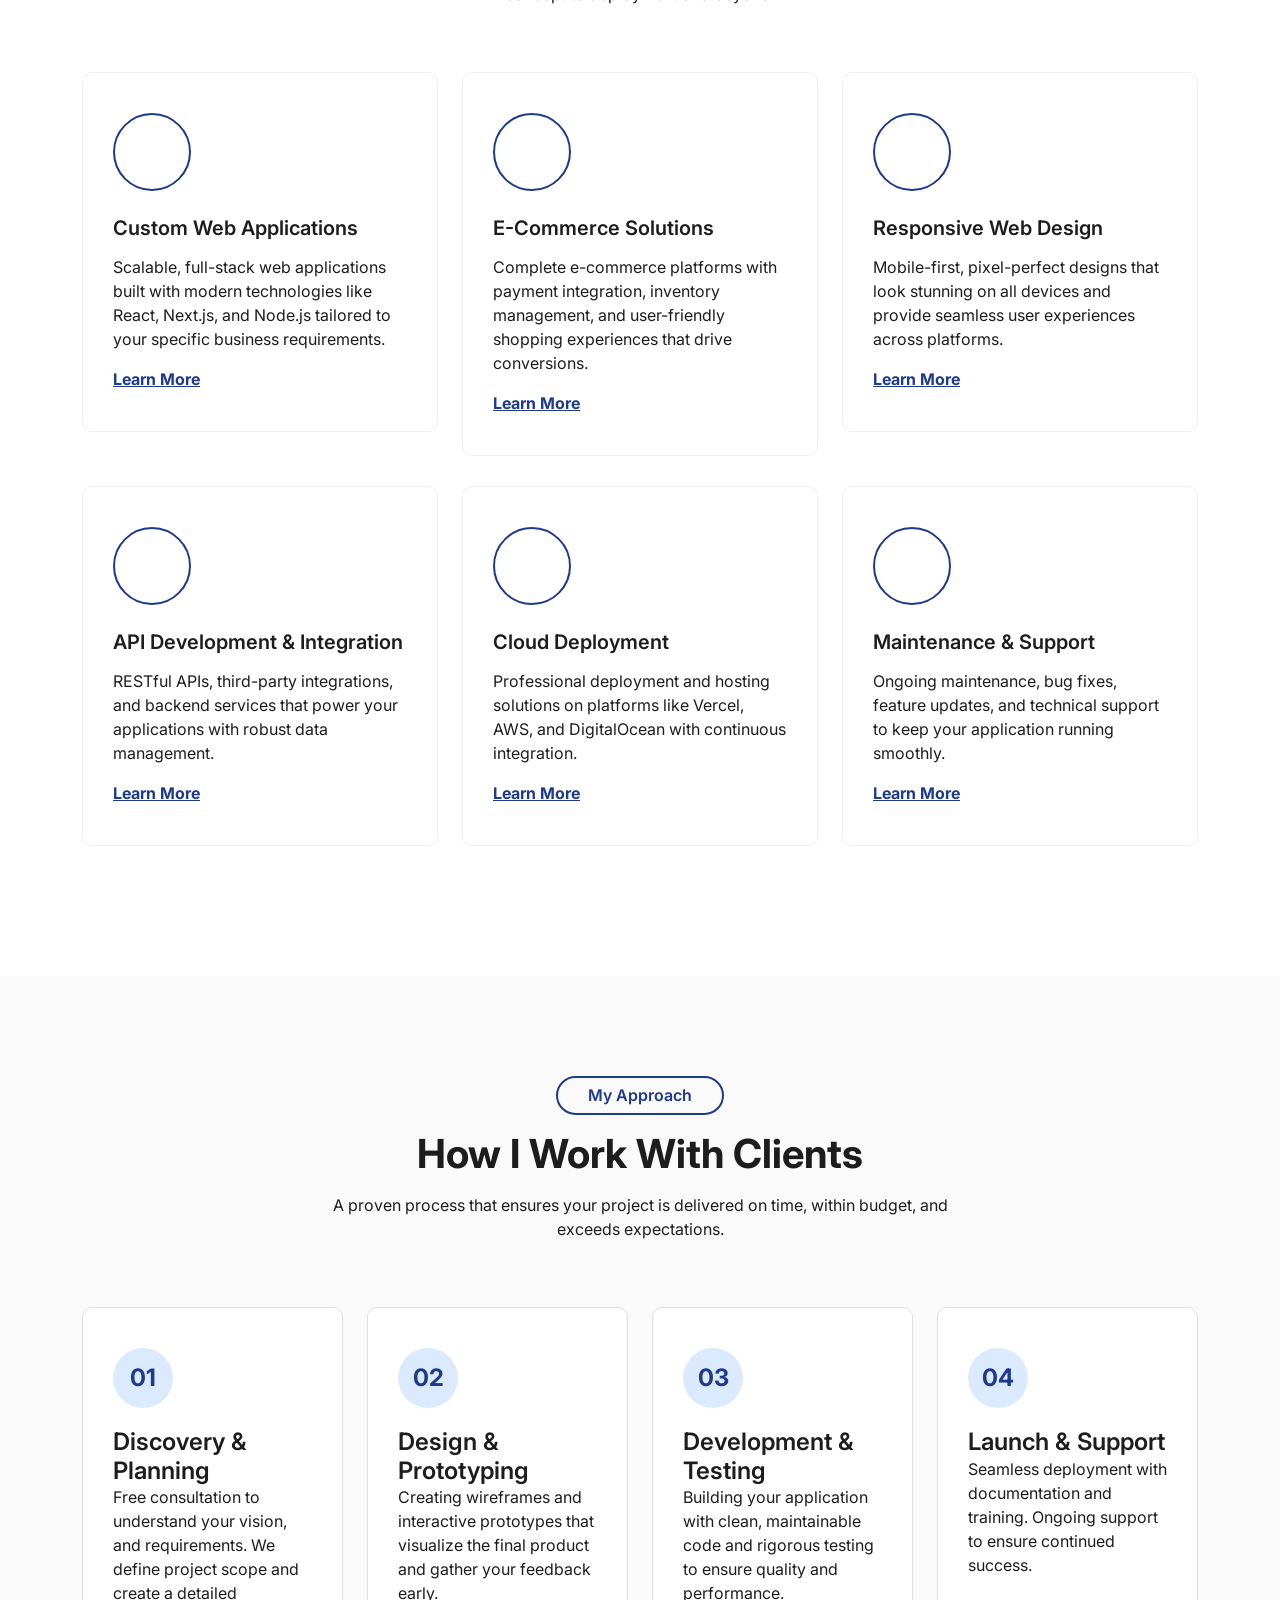
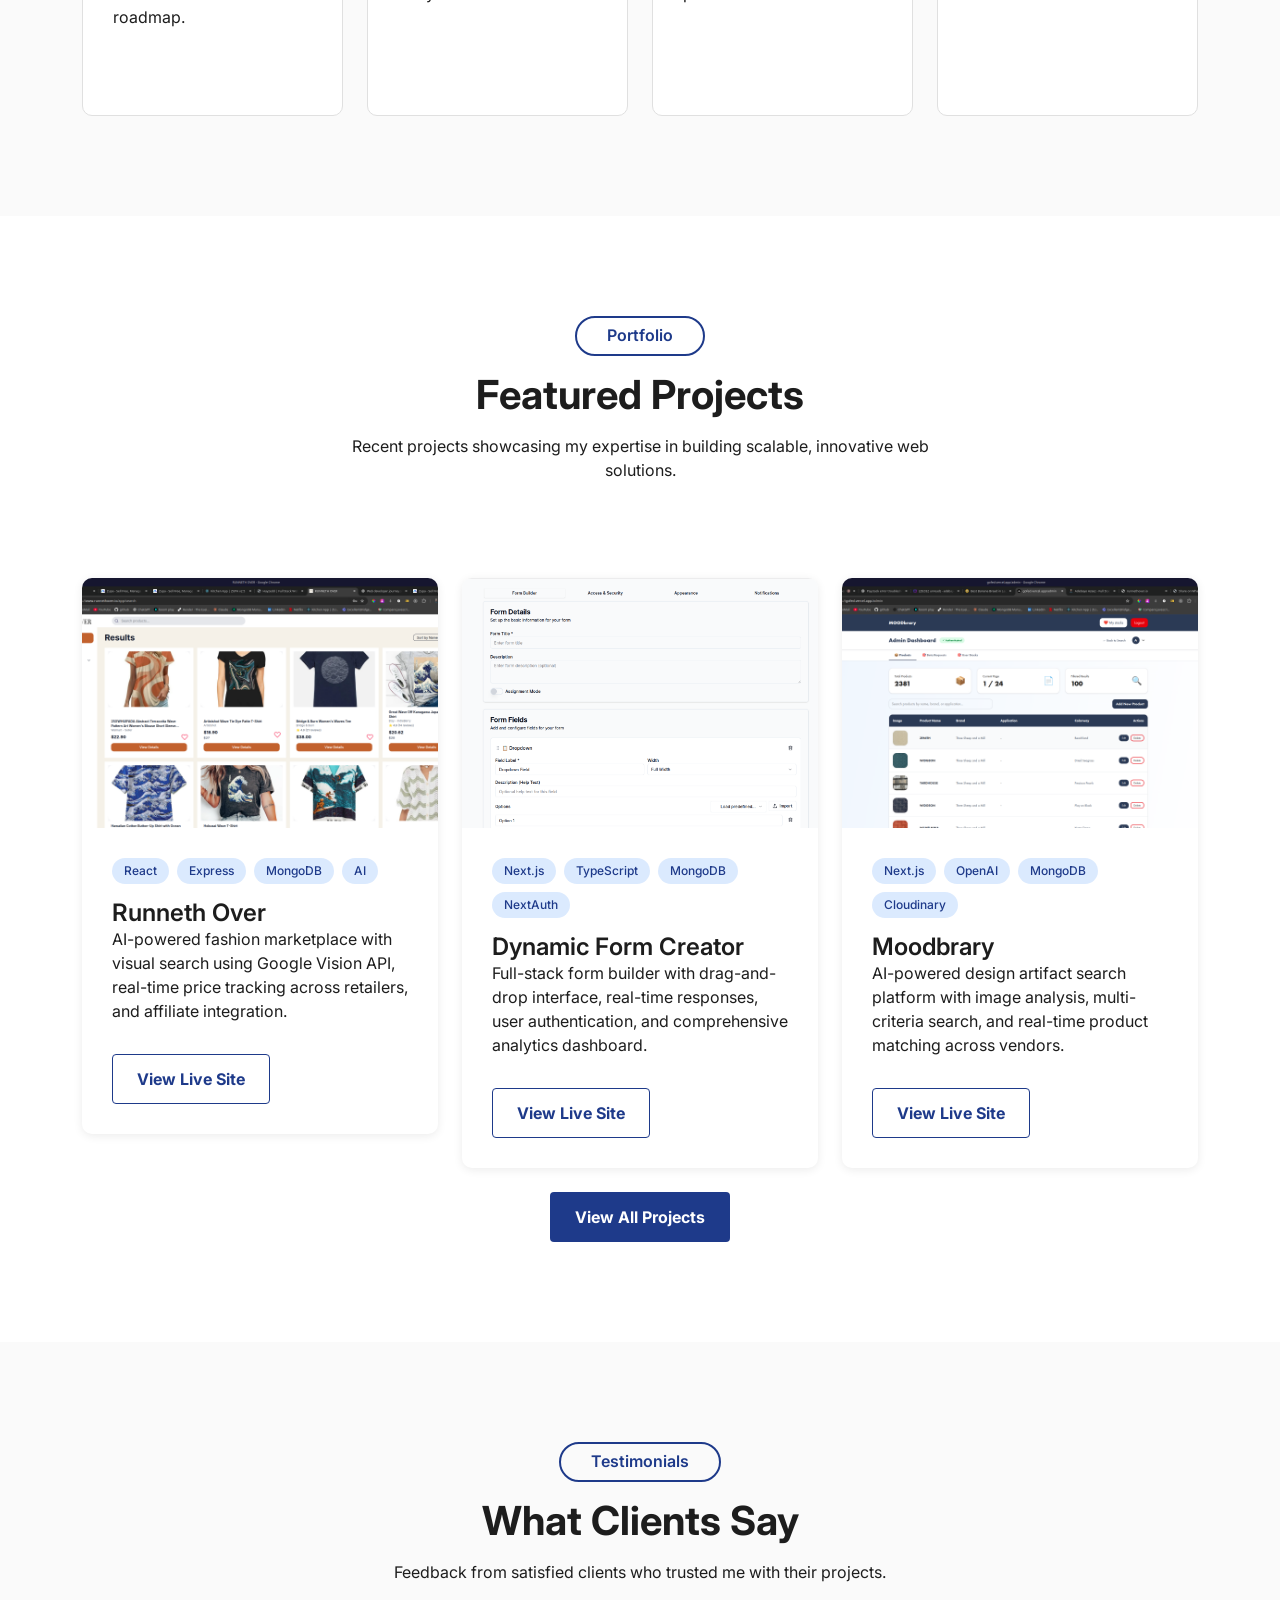
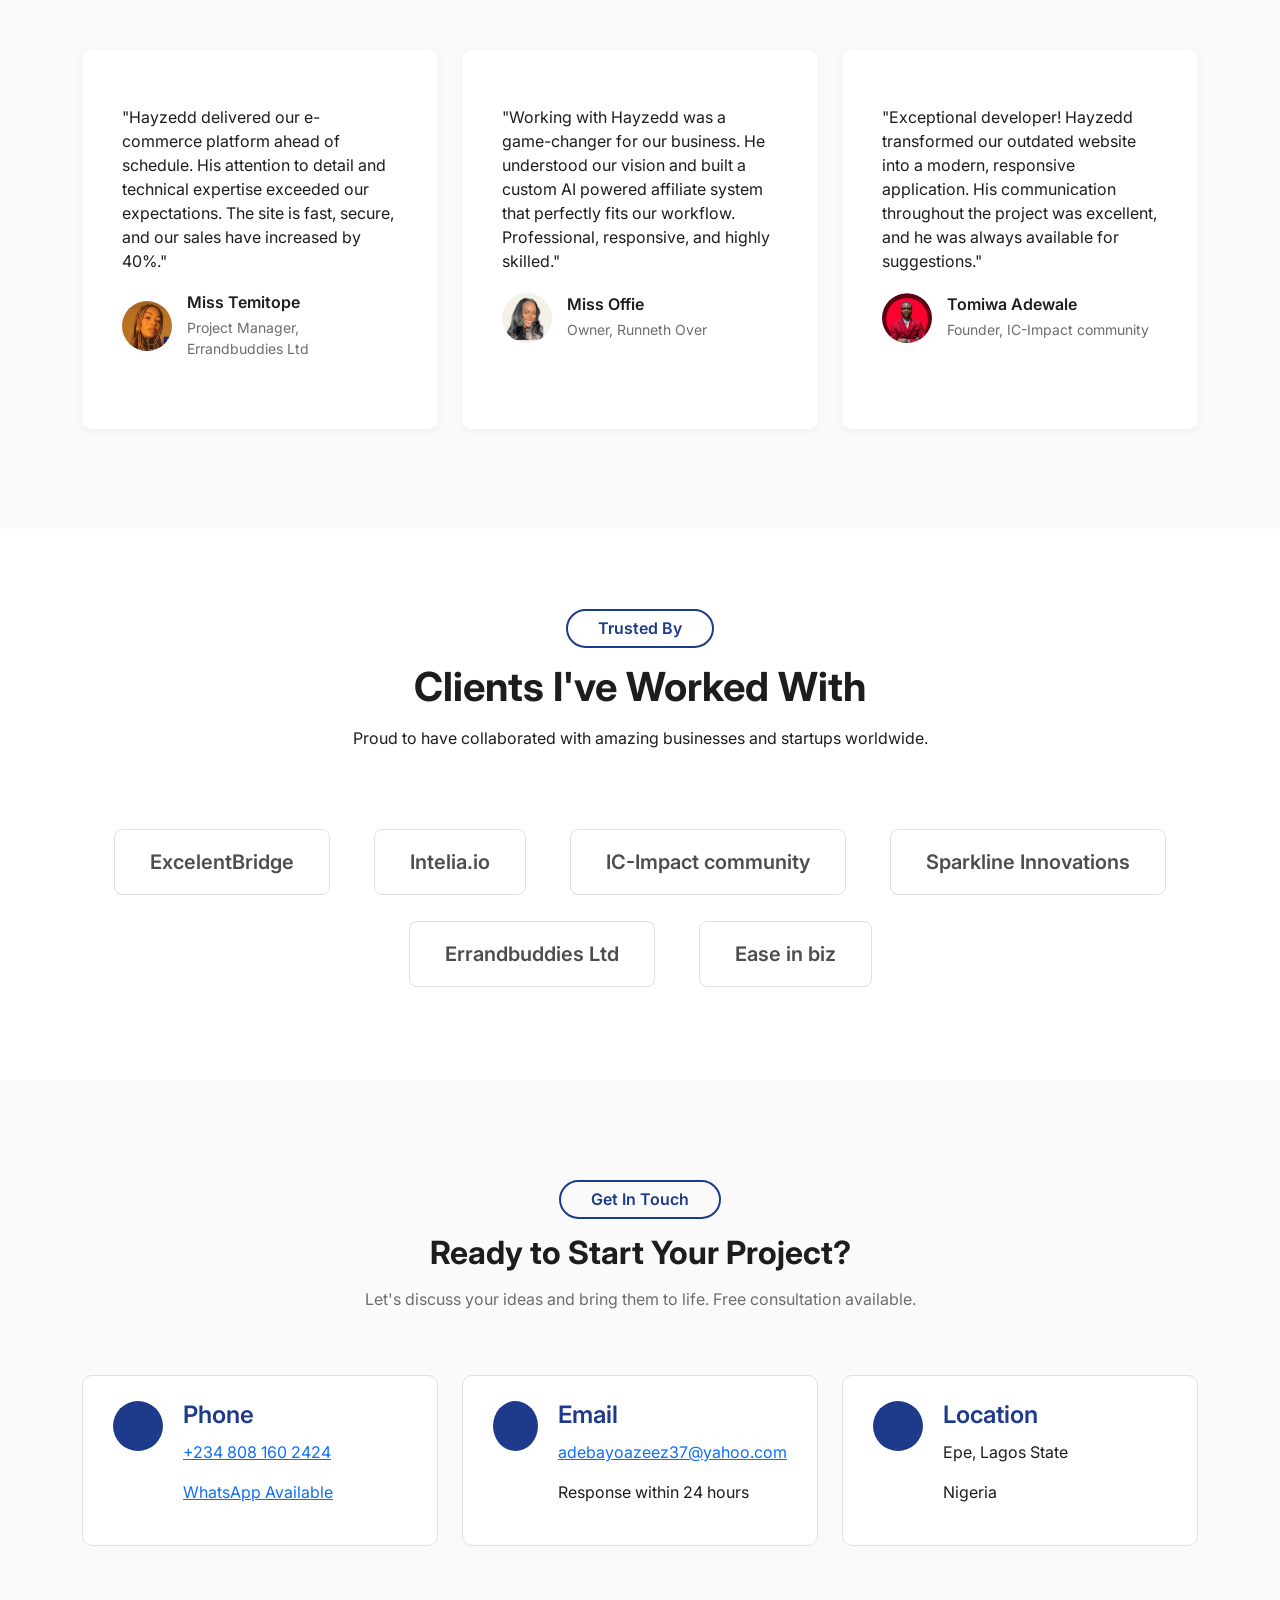
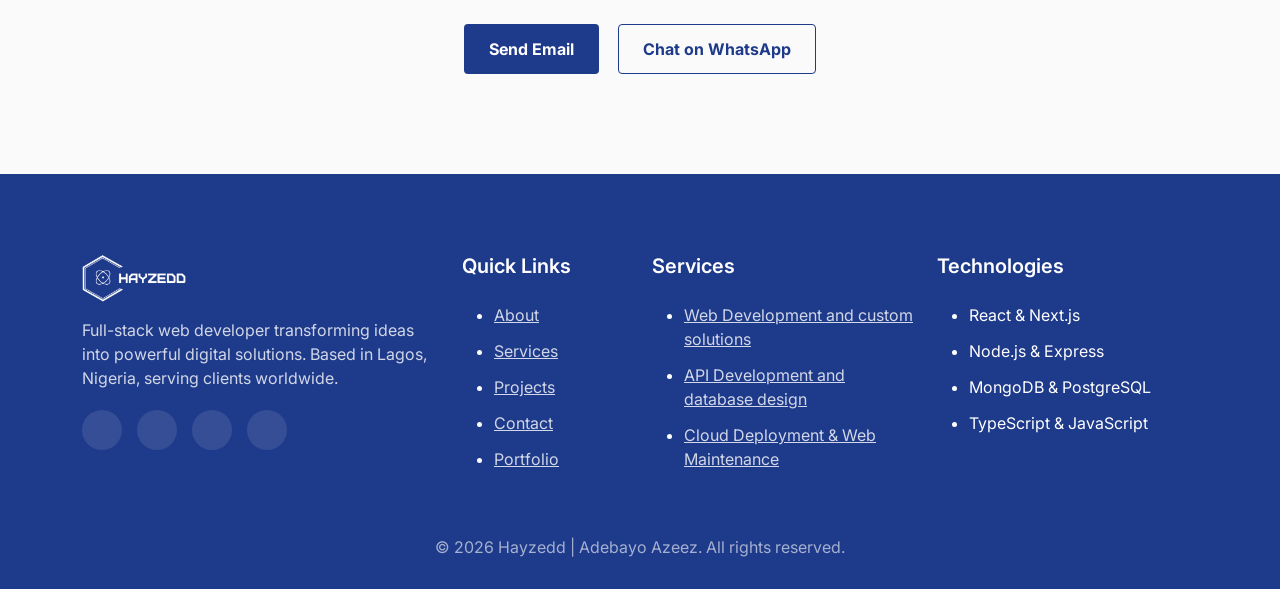
==== commit daa08592: "completed most section" ====
--- a/index.html
+++ b/index.html
@@ -126,7 +126,7 @@
                 <a class="nav-link active" href="#hero-area">Home</a>
               </li>
               <li class="nav-item">
-                <a class="nav-link" href="#about">About</a>
+                <a class="nav-link" href="about.html">About</a>
               </li>
               <li class="nav-item dropdown">
                 <a
@@ -144,7 +144,7 @@
                   <li>
                     <a
                       class="dropdown-item"
-                      href="/services/web-development.html"
+                      href="services/web-development.html"
                     >
                       Web Development & Custom Solutions
                     </a>
@@ -152,7 +152,7 @@
                   <li>
                     <a
                       class="dropdown-item"
-                      href="/services/api-database-development.html"
+                      href="services/api-database-development.html"
                     >
                       API Development & Database Design
                     </a>
@@ -160,7 +160,7 @@
                   <li>
                     <a
                       class="dropdown-item"
-                      href="/services/deployment-web-maintenance.html"
+                      href="services/deployment-web-maintenance.html"
                     >
                       Cloud Deployment & Web Maintenance
                     </a>
@@ -168,10 +168,10 @@
                 </ul>
               </li>
               <li class="nav-item">
-                <a class="nav-link" href="#projects">Projects</a>
+                <a class="nav-link" href="projects.html">Projects</a>
               </li>
               <li class="nav-item">
-                <a class="nav-link" href="#contact">Contact</a>
+                <a class="nav-link" href="contact.html">Contact</a>
               </li>
             </ul>
           </div>
@@ -193,12 +193,11 @@
                 frames.
               </p>
               <div class="button">
-                <a href="#contact" class="btn primary-btn">Start a Project</a>
-                <a
-                  href="https://hayzedd-the-developer.vercel.app"
-                  target="_blank"
-                  class="btn primary-btn-outline"
-                  >View Portfolio</a
+                <a href="contact.html" class="btn primary-btn"
+                  >Start a Project</a
+                >
+                <a href="projects.html" class="btn primary-btn-outline"
+                  >View My Work</a
                 >
               </div>
             </div>
@@ -221,26 +220,34 @@
         <div class="row align-items-center">
           <div class="col-xl-6">
             <div class="about-image-five">
-              <img src="assets/images/about/pro_img.png" alt="About Hayzedd" />
+              <img
+                src="assets/images/blog/about-company.jpg"
+                alt="About Hayzedd"
+                style="border-radius: 10px; width: 100%"
+              />
             </div>
           </div>
           <div class="col-xl-6">
             <div class="about-five-content">
-              <h6 class="small-title">ABOUT ME</h6>
+              <h6 class="small-title">ABOUT HAYZEDD DEVHUB</h6>
               <h2 class="main-title fw-bold">
-                Building Digital Solutions That Make a Difference
+                Powering Business Growth Through Expert Web Engineering
               </h2>
               <p style="margin-top: 20px; color: var(--dark-3)">
-                My passion for software development comes from the excitement of
-                transforming concepts into functional applications that people
-                can truly use. Through constant learning, building, and
-                refining, my journey has shaped me into a developer who values
-                innovation, efficiency, and real-world impact.
+                Hayzedd Devhub is a premier software engineering agency
+                dedicated to transforming visionary ideas into high-performance
+                digital realities. Our mission is to bridge the gap between
+                technical complexity and business ROI by delivering scalable,
+                secure, and user-centric web solutions that drive measurable
+                results for our clients worldwide.
               </p>
               <p style="margin-top: 15px; color: var(--dark-3)">
-                With 5 years of experience in full-stack development, I
-                specialize in React, Node.js, Express, Next.js, and modern
-                database solutions including MongoDB, PostgreSQL, and MySQL.
+                Specializing in the modern MERN stack and Next.js ecosystems, we
+                bring a collaborative, full-stack approach to every project.
+                From architecting complex multi-vendor marketplaces to
+                developing streamlined AI-integrated platforms, our focus
+                remains on innovation, performance excellence, and long-term
+                site reliability.
               </p>
               <div class="stats">
                 <div class="stat-item">
@@ -294,6 +301,13 @@
                   technologies like React, Next.js, and Node.js tailored to your
                   specific business requirements.
                 </p>
+                <div class="mt-3">
+                  <a
+                    href="services/web-development.html"
+                    class="text-primary fw-bold"
+                    >Learn More <i class="lni lni-arrow-right"></i
+                  ></a>
+                </div>
               </div>
             </div>
           </div>
@@ -309,6 +323,13 @@
                   inventory management, and user-friendly shopping experiences
                   that drive conversions.
                 </p>
+                <div class="mt-3">
+                  <a
+                    href="services/web-development.html"
+                    class="text-primary fw-bold"
+                    >Learn More <i class="lni lni-arrow-right"></i
+                  ></a>
+                </div>
               </div>
             </div>
           </div>
@@ -324,6 +345,13 @@
                   devices and provide seamless user experiences across
                   platforms.
                 </p>
+                <div class="mt-3">
+                  <a
+                    href="services/web-development.html"
+                    class="text-primary fw-bold"
+                    >Learn More <i class="lni lni-arrow-right"></i
+                  ></a>
+                </div>
               </div>
             </div>
           </div>
@@ -338,6 +366,13 @@
                   RESTful APIs, third-party integrations, and backend services
                   that power your applications with robust data management.
                 </p>
+                <div class="mt-3">
+                  <a
+                    href="services/api-database-development.html"
+                    class="text-primary fw-bold"
+                    >Learn More <i class="lni lni-arrow-right"></i
+                  ></a>
+                </div>
               </div>
             </div>
           </div>
@@ -353,6 +388,13 @@
                   like Vercel, AWS, and DigitalOcean with continuous
                   integration.
                 </p>
+                <div class="mt-3">
+                  <a
+                    href="services/deployment-web-maintenance.html"
+                    class="text-primary fw-bold"
+                    >Learn More <i class="lni lni-arrow-right"></i
+                  ></a>
+                </div>
               </div>
             </div>
           </div>
@@ -367,6 +409,13 @@
                   Ongoing maintenance, bug fixes, feature updates, and technical
                   support to keep your application running smoothly.
                 </p>
+                <div class="mt-3">
+                  <a
+                    href="services/deployment-web-maintenance.html"
+                    class="text-primary fw-bold"
+                    >Learn More <i class="lni lni-arrow-right"></i
+                  ></a>
+                </div>
               </div>
             </div>
           </div>
@@ -793,7 +842,7 @@
         <div class="row mt-5">
           <div class="col-12 text-center">
             <a
-              href="mailto:adebayoazeez37@yahoo.com"
+              href="contact.html"
               class="btn primary-btn"
               style="margin-right: 15px"
               >Send Email</a
@@ -849,10 +898,10 @@
             <div class="footer-widget">
               <h5>Quick Links</h5>
               <ul class="f-link">
-                <li><a href="#about">About</a></li>
-                <li><a href="#services">Services</a></li>
-                <li><a href="#projects">Projects</a></li>
-                <li><a href="#contact">Contact</a></li>
+                <li><a href="about.html">About</a></li>
+                <li><a href="index.html#services">Services</a></li>
+                <li><a href="projects.html">Projects</a></li>
+                <li><a href="contact.html">Contact</a></li>
                 <li>
                   <a href="https://hayzedd-the-developer.vercel.app/portfolio"
                     >Portfolio</a
--- a/style.css
+++ b/style.css
@@ -59,6 +59,14 @@
   box-shadow: 0 4px 12px rgba(30, 58, 138, 0.3);
 }
 
+.text-primary {
+  color: var(--primary) !important;
+}
+
+.fw-bold {
+  font-weight: 700 !important;
+}
+
 .primary-btn-outline {
   border-color: var(--primary);
   color: var(--primary);
@@ -401,15 +409,16 @@
 
 .tech-card i {
   font-size: 40px;
+  transition: all 0.3s ease;
 }
 
 .tech-card span {
   font-weight: 600;
   font-size: 14px;
-  color: #333;
 }
 
 .tech-card:hover {
+  color: var(--primary);
   transform: translateY(-6px);
   box-shadow: 0 10px 30px rgba(0, 0, 0, 0.12);
 }
